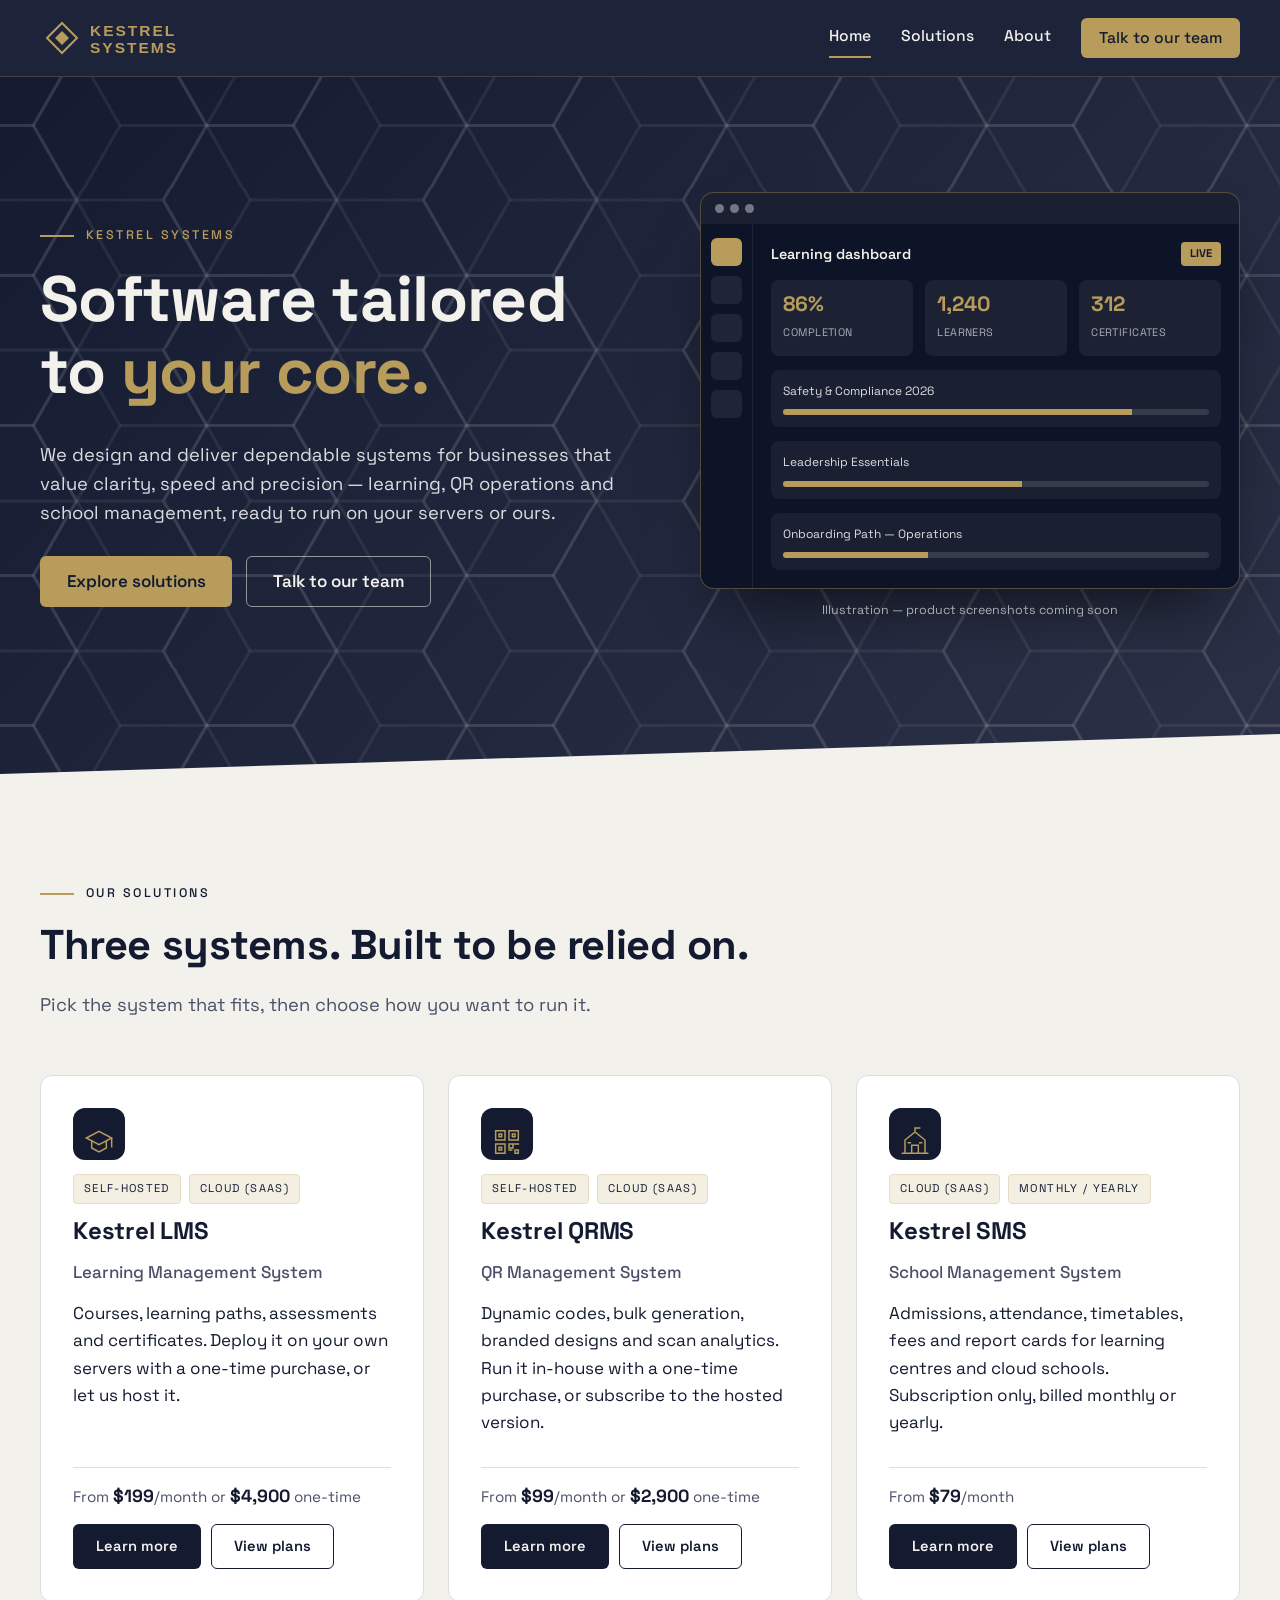
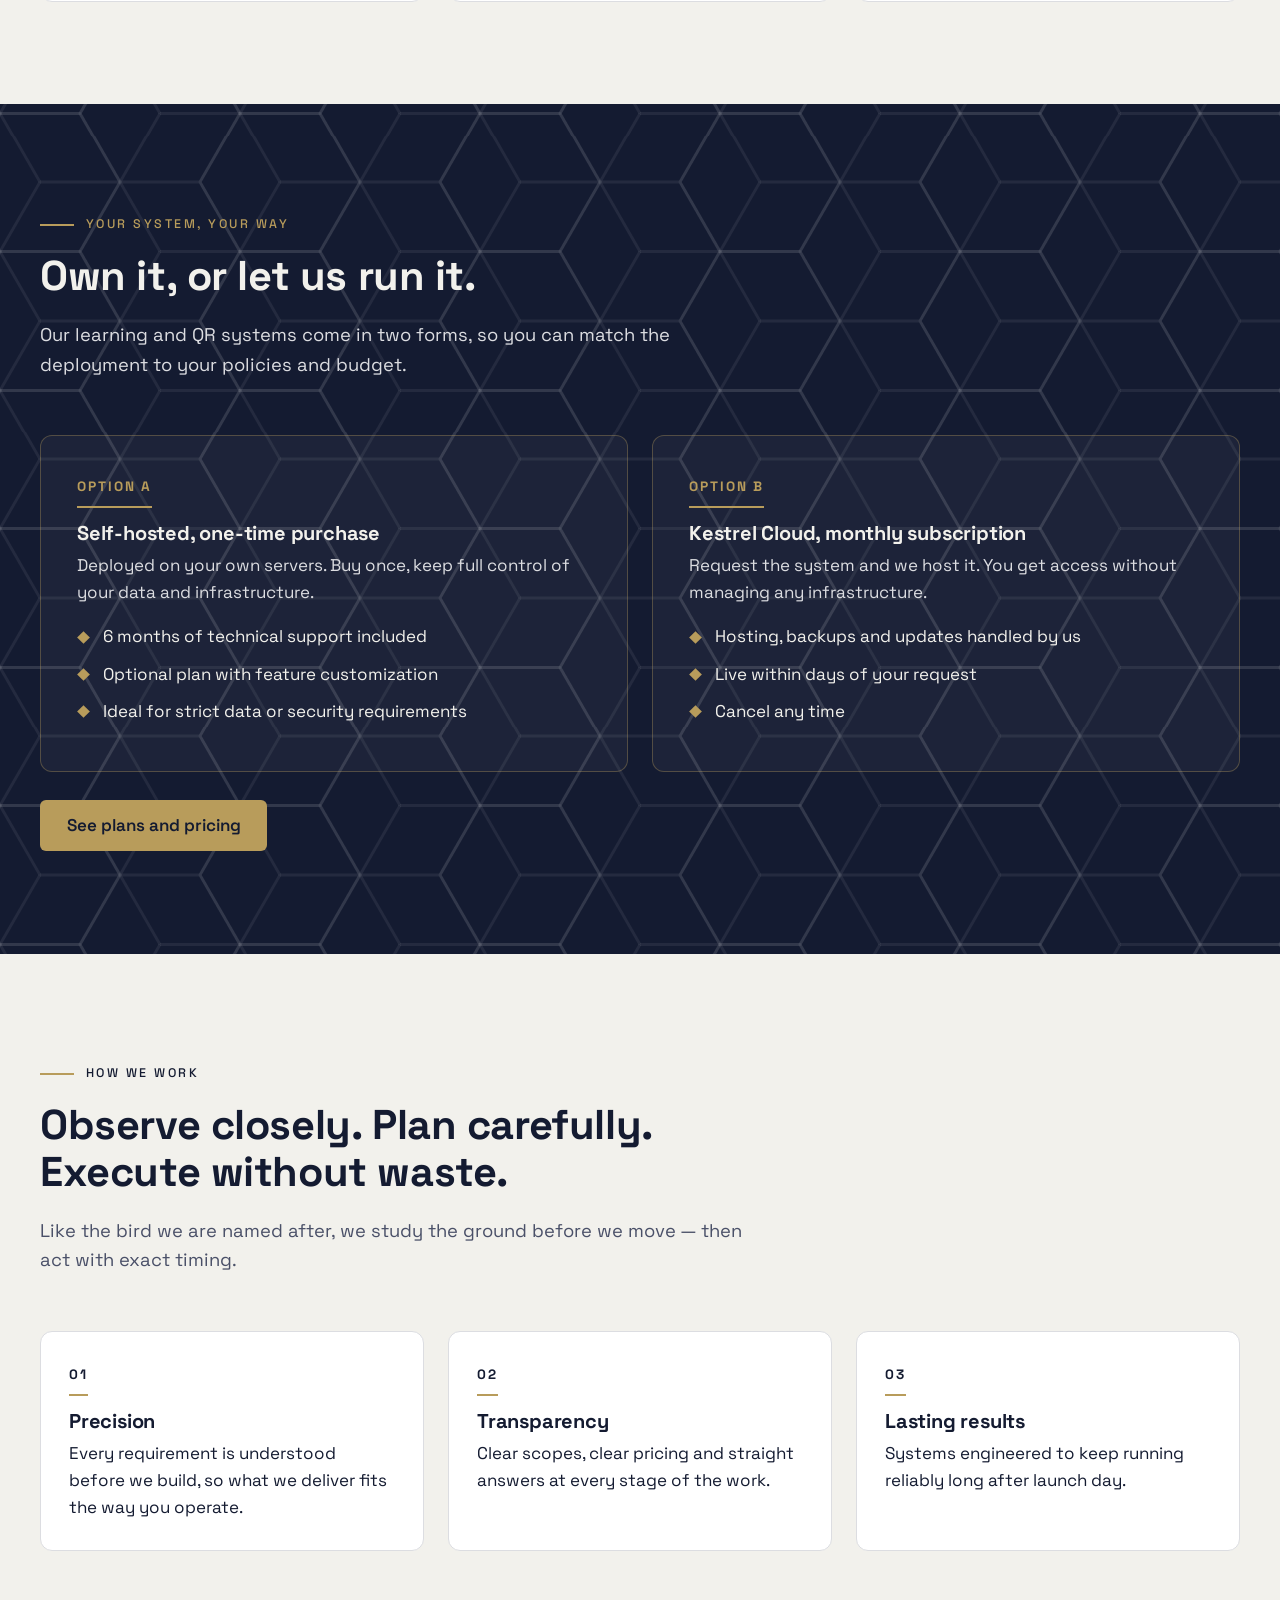
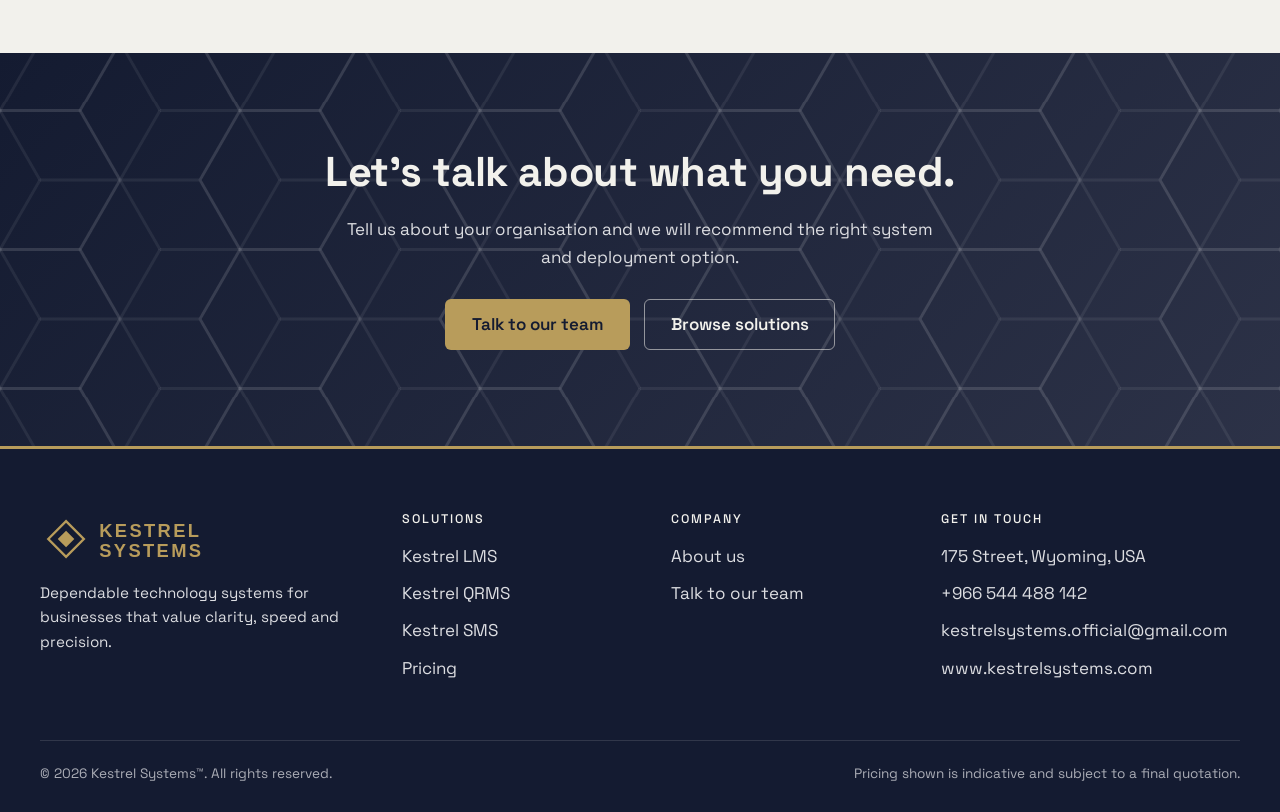
==== index.html @ 5643f6d0 "Initial commit" ====
<!doctype html>
<html lang="en">
<head>
<meta charset="utf-8">
<meta name="viewport" content="width=device-width, initial-scale=1">
<title>Kestrel Systems — Software Tailored to Your Core</title>
<meta name="description" content="Kestrel Systems builds dependable learning (LMS), QR management (QRMS) and school management (SMS) systems. Self-hosted or cloud.">
<meta name="theme-color" content="#141B31">
<link rel="canonical" href="https://www.kestrelsystems.com/">
<meta property="og:type" content="website">
<meta property="og:site_name" content="Kestrel Systems">
<meta property="og:title" content="Kestrel Systems — Software Tailored to Your Core">
<meta property="og:description" content="Kestrel Systems builds dependable learning (LMS), QR management (QRMS) and school management (SMS) systems. Self-hosted or cloud.">
<meta property="og:url" content="https://www.kestrelsystems.com/">
<meta property="og:image" content="https://www.kestrelsystems.com/assets/img/og-image.png">
<meta name="twitter:card" content="summary_large_image">
<link rel="icon" href="assets/icons/favicon.svg" type="image/svg+xml">
<link rel="icon" href="assets/icons/favicon-32.png" sizes="32x32" type="image/png">
<link rel="apple-touch-icon" href="assets/icons/apple-touch-icon.png">
<link rel="manifest" href="site.webmanifest">
<link rel="preconnect" href="https://fonts.googleapis.com">
<link rel="preconnect" href="https://fonts.gstatic.com" crossorigin>
<link href="https://fonts.googleapis.com/css2?family=Space+Grotesk:wght@400;500;600;700&display=swap" rel="stylesheet">
<link rel="stylesheet" href="css/styles.css">
<script type="application/ld+json">{
"@context": "https://schema.org",
"@type": "Organization",
"name": "Kestrel Systems",
"url": "https://www.kestrelsystems.com",
"logo": "https://www.kestrelsystems.com/assets/logo/kestrel-mark-gold.svg",
"email": "kestrelsystems.official@gmail.com",
"telephone": "+966 544 488 142",
"description": "Dependable technology systems for businesses that value clarity, speed and precision."
}</script>
</head>
<body>
<a class="skip" href="#main">Skip to content</a>
<header class="site-header">
  <div class="wrap bar">
    <a class="brand" href="index.html" aria-label="Kestrel Systems — home"><img src="assets/logo/kestrel-horizontal-gold.svg" width="190" height="44" alt="Kestrel Systems"></a>
    <button class="nav-toggle" type="button" aria-expanded="false" aria-controls="nav">Menu</button>
    <nav id="nav" class="nav" aria-label="Primary">
      <a href="index.html" aria-current="page">Home</a>
      <a href="solutions.html">Solutions</a>
      <a href="about.html">About</a>
      <a class="btn btn--gold btn--sm" href="contact.html">Talk to our team</a>
    </nav>
  </div>
</header>
<main id="main">
<section class="hero">
  <div class="wrap hero__grid">
    <div>
      <span class="eyebrow">Kestrel Systems</span>
      <h1>Software tailored to <em>your core.</em></h1>
      <p class="lede">We design and deliver dependable systems for businesses that value clarity, speed and precision — learning, QR operations and school management, ready to run on your servers or ours.</p>
      <div class="btn-row">
        <a class="btn btn--gold" href="solutions.html">Explore solutions</a>
        <a class="btn btn--ghost" href="contact.html">Talk to our team</a>
      </div>
    </div>
    <div><div class="mock" role="img" aria-label="Illustration of the Kestrel LMS dashboard"><div class="mock__bar"><i></i><i></i><i></i></div><div class="mock__body"><div class="m-side"><i></i><i></i><i></i><i></i><i></i></div><div class="m-main">
  <div class="m-title">Learning dashboard <span>LIVE</span></div>
  <div class="m-row"><div class="m-tile"><b>86%</b><span>COMPLETION</span></div><div class="m-tile"><b>1,240</b><span>LEARNERS</span></div><div class="m-tile"><b>312</b><span>CERTIFICATES</span></div></div>
  <div class="m-card">Safety &amp; Compliance 2026<div class="m-bar"><i style="width:82%"></i></div></div>
  <div class="m-card">Leadership Essentials<div class="m-bar"><i style="width:56%"></i></div></div>
  <div class="m-card">Onboarding Path — Operations<div class="m-bar"><i style="width:34%"></i></div></div>
</div></div></div><p class="mock-caption">Illustration — product screenshots coming soon</p></div>
  </div>
</section>

<section class="section">
  <div class="wrap">
    <div class="section-head" data-reveal>
      <span class="eyebrow">Our solutions</span>
      <h2>Three systems. Built to be relied on.</h2>
      <p class="lede">Pick the system that fits, then choose how you want to run it.</p>
    </div>
    <div class="grid grid--3"><article class="card pcard" data-reveal>
  <div class="pcard__icon"><svg class="" width="48" height="48" viewBox="0 0 48 48" fill="none" stroke="currentColor" stroke-width="2.2" stroke-linejoin="miter" stroke-linecap="square" aria-hidden="true"><path d="M5 18 L24 8 L43 18 L24 28 Z M13 23 V33 L24 39 L35 33 V23 M43 18 V31"/></svg></div>
  <div class="pcard__tags"><span class="tag">Self-hosted</span><span class="tag">Cloud (SaaS)</span></div>
  <h3>Kestrel LMS</h3>
  <p class="pcard__sub">Learning Management System</p>
  <p>Courses, learning paths, assessments and certificates. Deploy it on your own servers with a one-time purchase, or let us host it.</p>
  <div class="pcard__price">From <b data-price="lms.saas.amount">$199</b>/month or <b data-price="lms.selfhosted.amount">$4,900</b> one-time</div>
  <div class="pcard__actions"><a class="btn btn--navy btn--sm" href="lms.html">Learn more</a><a class="btn btn--outline btn--sm" href="solutions.html#lms">View plans</a></div>
</article><article class="card pcard" data-reveal>
  <div class="pcard__icon"><svg class="" width="48" height="48" viewBox="0 0 48 48" fill="none" stroke="currentColor" stroke-width="2.2" stroke-linejoin="miter" stroke-linecap="square" aria-hidden="true"><path d="M7 7h14v14H7z M27 7h14v14H27z M7 27h14v14H7z M12 12h4v4h-4z M32 12h4v4h-4z M12 32h4v4h-4z M27 27h6v6h-6z M36 36h5v5h-5z M35 27h6 M27 36h4"/></svg></div>
  <div class="pcard__tags"><span class="tag">Self-hosted</span><span class="tag">Cloud (SaaS)</span></div>
  <h3>Kestrel QRMS</h3>
  <p class="pcard__sub">QR Management System</p>
  <p>Dynamic codes, bulk generation, branded designs and scan analytics. Run it in-house with a one-time purchase, or subscribe to the hosted version.</p>
  <div class="pcard__price">From <b data-price="qrms.saas.amount">$99</b>/month or <b data-price="qrms.selfhosted.amount">$2,900</b> one-time</div>
  <div class="pcard__actions"><a class="btn btn--navy btn--sm" href="qrms.html">Learn more</a><a class="btn btn--outline btn--sm" href="solutions.html#qrms">View plans</a></div>
</article><article class="card pcard" data-reveal>
  <div class="pcard__icon"><svg class="" width="48" height="48" viewBox="0 0 48 48" fill="none" stroke="currentColor" stroke-width="2.2" stroke-linejoin="miter" stroke-linecap="square" aria-hidden="true"><path d="M5 41h38 M9 41V21L24 9l15 12v20 M19 41V29h10v12 M24 9V3h7 M14 25h3 M31 25h3"/></svg></div>
  <div class="pcard__tags"><span class="tag">Cloud (SaaS)</span><span class="tag">Monthly / yearly</span></div>
  <h3>Kestrel SMS</h3>
  <p class="pcard__sub">School Management System</p>
  <p>Admissions, attendance, timetables, fees and report cards for learning centres and cloud schools. Subscription only, billed monthly or yearly.</p>
  <div class="pcard__price">From <b data-price="sms.starter.monthly">$79</b>/month</div>
  <div class="pcard__actions"><a class="btn btn--navy btn--sm" href="sms.html">Learn more</a><a class="btn btn--outline btn--sm" href="solutions.html#sms">View plans</a></div>
</article></div>
  </div>
</section>

<section class="section section--navy section--pattern">
  <div class="wrap">
    <div class="section-head" data-reveal>
      <span class="eyebrow">Your system, your way</span>
      <h2>Own it, or let us run it.</h2>
      <p class="lede">Our learning and QR systems come in two forms, so you can match the deployment to your policies and budget.</p>
    </div>
    <div class="split">
      <div class="card card--dark" data-reveal>
        <span class="num">OPTION A</span>
        <h3>Self-hosted, one-time purchase</h3>
        <p>Deployed on your own servers. Buy once, keep full control of your data and infrastructure.</p>
        <ul class="ticks">
          <li>6 months of technical support included</li>
          <li>Optional plan with feature customization</li>
          <li>Ideal for strict data or security requirements</li>
        </ul>
      </div>
      <div class="card card--dark" data-reveal>
        <span class="num">OPTION B</span>
        <h3>Kestrel Cloud, monthly subscription</h3>
        <p>Request the system and we host it. You get access without managing any infrastructure.</p>
        <ul class="ticks">
          <li>Hosting, backups and updates handled by us</li>
          <li>Live within days of your request</li>
          <li>Cancel any time</li>
        </ul>
      </div>
    </div>
    <div class="btn-row"><a class="btn btn--gold" href="solutions.html#pricing">See plans and pricing</a></div>
  </div>
</section>

<section class="section">
  <div class="wrap">
    <div class="section-head" data-reveal>
      <span class="eyebrow">How we work</span>
      <h2>Observe closely. Plan carefully. Execute without waste.</h2>
      <p class="lede">Like the bird we are named after, we study the ground before we move — then act with exact timing.</p>
    </div>
    <div class="grid grid--3">
      <div class="card" data-reveal><span class="num">01</span><h3>Precision</h3><p>Every requirement is understood before we build, so what we deliver fits the way you operate.</p></div>
      <div class="card" data-reveal><span class="num">02</span><h3>Transparency</h3><p>Clear scopes, clear pricing and straight answers at every stage of the work.</p></div>
      <div class="card" data-reveal><span class="num">03</span><h3>Lasting results</h3><p>Systems engineered to keep running reliably long after launch day.</p></div>
    </div>
  </div>
</section>
<section class="cta">
  <div class="wrap" data-reveal>
    <h2>Let’s talk about what you need.</h2>
    <p>Tell us about your organisation and we will recommend the right system and deployment option.</p>
    <div class="btn-row">
      <a class="btn btn--gold" href="contact.html">Talk to our team</a>
      <a class="btn btn--ghost" href="solutions.html">Browse solutions</a>
    </div>
  </div>
</section>
</main>
<footer class="site-footer">
  <div class="wrap">
    <div class="footer__grid">
      <div>
        <a class="brand" href="index.html" aria-label="Kestrel Systems — home"><img src="assets/logo/kestrel-horizontal-gold.svg" width="190" height="44" alt="Kestrel Systems"></a>
        <p>Dependable technology systems for businesses that value clarity, speed and precision.</p>
      </div>
      <div>
        <h4>Solutions</h4>
        <ul>
          <li><a href="lms.html">Kestrel LMS</a></li>
          <li><a href="qrms.html">Kestrel QRMS</a></li>
          <li><a href="sms.html">Kestrel SMS</a></li>
          <li><a href="solutions.html#pricing">Pricing</a></li>
        </ul>
      </div>
      <div>
        <h4>Company</h4>
        <ul>
          <li><a href="about.html">About us</a></li>
          <li><a href="contact.html">Talk to our team</a></li>
        </ul>
      </div>
      <div>
        <h4>Get in touch</h4>
        <ul>
          <li>175 Street, Wyoming, USA</li>
          <li><a href="https://wa.me/966544488142">+966 544 488 142</a></li>
          <li><a href="mailto:kestrelsystems.official@gmail.com">kestrelsystems.official@gmail.com</a></li>
          <li><a href="https://www.kestrelsystems.com">www.kestrelsystems.com</a></li>
        </ul>
      </div>
    </div>
    <div class="footer__bottom">
      <span>© <span data-year>2026</span> Kestrel Systems™. All rights reserved.</span>
      <span>Pricing shown is indicative and subject to a final quotation.</span>
    </div>
  </div>
</footer>
<script src="js/pricing.js"></script>
<script src="js/main.js"></script>
</body>
</html>
---- css/styles.css ----
/* ==========================================================================
   Kestrel Systems — website styles
   Tokens come from Brand Guidelines v025 (navy dominant, gold for emphasis,
   off-white for space). Gold text is only used on navy: on light backgrounds
   gold fails contrast, so it is limited to rules, borders and fills there.
   ========================================================================== */

@font-face {
  font-family: "Baradig";
  font-weight: 500;
  font-display: swap;
  src: local("Baradig Medium"), local("Baradig"),
       url("../assets/fonts/Baradig-Medium.woff2") format("woff2");
}
@font-face {
  font-family: "Baradig";
  font-weight: 700;
  font-display: swap;
  src: local("Baradig Bold"),
       url("../assets/fonts/Baradig-Bold.woff2") format("woff2");
}

:root {
  /* core palette */
  --navy: #141B31;
  --gold: #B89C5B;
  --paper: #F2F1EC;
  /* navy tints */
  --navy-2: #363B50;
  --navy-3: #747783;
  --silver: #ABADB6;
  --silver-2: #DCDDE1;
  /* gold tints */
  --gold-2: #C2AB72;
  --gold-3: #D4C29B;
  --gold-4: #E7DBC3;
  --gold-5: #F4EFE3;
  /* text */
  --muted: #4A5068;
  --white: #FFFFFF;

  --font-body: "Space Grotesk", system-ui, -apple-system, "Segoe UI", sans-serif;
  --font-display: "Baradig", "Space Grotesk", system-ui, sans-serif;

  --radius: 12px;
  --radius-sm: 6px;
  --wrap: 1200px;
  --header-h: 76px;
}

*, *::before, *::after { box-sizing: border-box; }
html { scroll-behavior: smooth; scroll-padding-top: calc(var(--header-h) + 16px); }
body {
  margin: 0;
  font-family: var(--font-body);
  font-size: 17px;
  line-height: 1.6;
  color: var(--navy);
  background: var(--paper);
  -webkit-font-smoothing: antialiased;
}
img, svg { max-width: 100%; display: block; }
a { color: inherit; }
h1, h2, h3, h4 { line-height: 1.12; margin: 0 0 .5em; font-weight: 700; letter-spacing: -.01em; }
h1 { font-size: clamp(2.3rem, 5.4vw, 4rem); }
h2 { font-size: clamp(1.8rem, 3.4vw, 2.6rem); }
h3 { font-size: 1.25rem; }
p { margin: 0 0 1em; }
ul { margin: 0; padding: 0; list-style: none; }

:focus-visible { outline: 3px solid var(--gold); outline-offset: 3px; border-radius: 4px; }

.skip {
  position: absolute; left: 12px; top: -60px; z-index: 100;
  background: var(--gold); color: var(--navy); padding: 10px 16px; border-radius: 6px; font-weight: 600;
}
.skip:focus { top: 12px; }

.wrap { width: min(var(--wrap), 100% - 40px); margin-inline: auto; }

/* ---------- Header ---------- */
.site-header {
  position: sticky; top: 0; z-index: 50;
  background: rgba(20, 27, 49, .96);
  backdrop-filter: blur(8px);
  border-bottom: 1px solid rgba(184, 156, 91, .25);
}
.bar { height: var(--header-h); display: flex; align-items: center; justify-content: space-between; gap: 24px; }
.brand img { height: 44px; width: auto; }
.nav { display: flex; align-items: center; gap: 30px; color: var(--paper); }
.nav a { text-decoration: none; font-weight: 500; font-size: .98rem; padding: 6px 0; border-bottom: 2px solid transparent; }
.nav a:hover { border-bottom-color: var(--gold); }
.nav a[aria-current="page"] { border-bottom-color: var(--gold); }
.nav .btn { border-bottom: 1.5px solid transparent; padding: .6em 1.1em; }
.nav-toggle {
  display: none; background: none; color: var(--paper); border: 1.5px solid rgba(242, 241, 236, .4);
  border-radius: 6px; padding: 8px 14px; font: inherit; font-weight: 500; cursor: pointer;
}

/* ---------- Buttons ---------- */
.btn {
  display: inline-flex; align-items: center; justify-content: center; gap: .5em;
  padding: .85em 1.5em; border-radius: var(--radius-sm); border: 1.5px solid transparent;
  font: inherit; font-weight: 600; text-decoration: none; cursor: pointer; line-height: 1.2;
  transition: background .15s, color .15s, border-color .15s, transform .15s;
}
.btn:hover { transform: translateY(-1px); }
.btn--gold { background: var(--gold); color: var(--navy); }
.btn--gold:hover { background: var(--gold-2); }
.btn--ghost { border-color: rgba(242, 241, 236, .55); color: var(--paper); }
.btn--ghost:hover { border-color: var(--gold); color: var(--gold); }
.btn--navy { background: var(--navy); color: var(--paper); }
.btn--navy:hover { background: var(--navy-2); }
.btn--outline { border-color: var(--navy); color: var(--navy); }
.btn--outline:hover { background: var(--navy); color: var(--paper); }
.btn--block { width: 100%; }
.btn--sm { font-size: .92rem; }
.btn-row { display: flex; flex-wrap: wrap; gap: 14px; margin-top: 28px; }

/* ---------- Sections ---------- */
.section { padding: clamp(56px, 8vw, 104px) 0; }
.section--white { background: var(--white); }
.section--navy { background: var(--navy); color: var(--paper); }
.section--pattern { position: relative; isolation: isolate; }
.section--pattern::before {
  content: ""; position: absolute; inset: 0; z-index: -1; pointer-events: none;
  background: url("../assets/img/pattern-navy.svg") center / 240px auto;
}
.section-head { max-width: 720px; margin-bottom: clamp(32px, 5vw, 56px); }
.section-head--center { margin-inline: auto; text-align: center; }
.lede { font-size: 1.15rem; color: var(--muted); }
.section--navy .lede, .hero .lede { color: var(--silver-2); }

.eyebrow {
  display: inline-flex; align-items: center; gap: 12px;
  font-family: var(--font-display); font-weight: 500; font-size: .78rem;
  letter-spacing: .2em; text-transform: uppercase; margin-bottom: 18px;
}
.eyebrow::before { content: ""; width: 34px; height: 2px; background: var(--gold); }
.section--navy .eyebrow, .hero .eyebrow { color: var(--gold); }

/* ---------- Hero ---------- */
.hero {
  position: relative; isolation: isolate; color: var(--paper);
  background: linear-gradient(135deg, var(--navy) 0%, var(--navy-2) 150%);
  padding: clamp(56px, 9vw, 120px) 0 clamp(80px, 11vw, 150px);
  clip-path: polygon(0 0, 100% 0, 100% calc(100% - 40px), 0 100%);
}
.hero::before {
  content: ""; position: absolute; inset: 0; z-index: -1; pointer-events: none;
  background: url("../assets/img/pattern-navy.svg") center / 260px auto;
}
.hero__grid { display: grid; grid-template-columns: 1.05fr .95fr; gap: clamp(32px, 5vw, 72px); align-items: center; }
.hero h1 em { font-style: normal; color: var(--gold); }
.hero--inner { padding-bottom: clamp(72px, 9vw, 120px); }
.hero--inner .hero__grid { grid-template-columns: 1.2fr .8fr; }
.crumbs { font-size: .9rem; color: var(--silver); margin-bottom: 20px; }
.crumbs a { text-decoration: none; }
.crumbs a:hover { color: var(--gold); }

/* ---------- Grids / cards ---------- */
.grid { display: grid; gap: 24px; }
.grid--2 { grid-template-columns: repeat(2, 1fr); }
.grid--3 { grid-template-columns: repeat(3, 1fr); }
.grid--4 { grid-template-columns: repeat(4, 1fr); }

.card {
  background: var(--white); border: 1px solid var(--silver-2); border-radius: var(--radius); padding: 28px;
}
.section--white .card { background: var(--paper); }
.card--dark { background: rgba(255, 255, 255, .04); border-color: rgba(184, 156, 91, .35); color: var(--paper); }
.card h3 { margin-bottom: .4em; }
.card p:last-child { margin-bottom: 0; }
.card--dark p { color: var(--silver-2); }

.num {
  font-family: var(--font-display); font-weight: 700; font-size: .85rem; letter-spacing: .15em;
  color: var(--navy); display: inline-block; padding-bottom: 8px; margin-bottom: 14px;
  border-bottom: 2px solid var(--gold);
}
.card--dark .num { color: var(--gold); }

.pcard { display: flex; flex-direction: column; gap: 14px; padding: 32px; position: relative; }
.pcard__icon { width: 52px; height: 52px; color: var(--gold); background: var(--navy); border-radius: 12px; padding: 10px; }
.pcard__tags { display: flex; flex-wrap: wrap; gap: 8px; }
.tag {
  font-family: var(--font-display); font-size: .7rem; letter-spacing: .12em; text-transform: uppercase;
  padding: 5px 10px; border-radius: 4px; background: var(--gold-5); border: 1px solid var(--gold-4); color: var(--navy);
}
.pcard h3 { font-size: 1.5rem; margin: 0; }
.pcard__sub { color: var(--muted); font-weight: 500; margin: 0; }
.pcard__price { margin-top: auto; padding-top: 14px; border-top: 1px solid var(--silver-2); color: var(--muted); font-size: .95rem; }
.pcard__price b { color: var(--navy); font-size: 1.1rem; }
.pcard__actions { display: flex; gap: 10px; flex-wrap: wrap; }
.pcard[hidden] { display: none; }

/* filter chips */
.filters { display: flex; flex-wrap: wrap; gap: 10px; margin-bottom: 28px; align-items: center; }
.chip {
  font: inherit; font-weight: 500; font-size: .95rem; padding: .5em 1.1em; border-radius: 999px; cursor: pointer;
  border: 1.5px solid var(--navy); background: transparent; color: var(--navy);
}
.chip[aria-pressed="true"] { background: var(--navy); color: var(--paper); }
.filters__label { font-weight: 600; margin-right: 6px; }

/* steps */
.steps { counter-reset: step; display: grid; gap: 20px; grid-template-columns: repeat(4, 1fr); }
.step { position: relative; padding-top: 20px; border-top: 2px solid var(--gold); }
.step::before {
  counter-increment: step; content: "0" counter(step);
  font-family: var(--font-display); font-weight: 700; letter-spacing: .12em; font-size: .85rem; color: var(--gold);
  display: block; margin-bottom: 10px;
}
.section:not(.section--navy) .step::before { color: var(--navy); }
.step h3 { font-size: 1.1rem; }
.step p { color: var(--muted); font-size: .97rem; }
.section--navy .step p { color: var(--silver-2); }

/* two ways to deploy */
.split { display: grid; grid-template-columns: 1fr 1fr; gap: 24px; }
.split .card { padding: 36px; }
.ticks li { position: relative; padding-left: 26px; margin-bottom: 10px; }
.ticks li::before {
  content: ""; position: absolute; left: 2px; top: .55em; width: 9px; height: 9px; background: var(--gold);
  transform: rotate(45deg);
}

/* ---------- Pricing ---------- */
.price-block { margin-top: 8px; }
.price-block + .price-block { margin-top: clamp(56px, 7vw, 88px); }
.price-head { display: flex; align-items: flex-end; justify-content: space-between; gap: 24px; flex-wrap: wrap; margin-bottom: 28px; }
.price-head h2 { margin: 0; }
.price-head p { margin: 6px 0 0; color: var(--muted); max-width: 560px; }
.plans { display: grid; gap: 24px; grid-template-columns: repeat(3, 1fr); align-items: stretch; }
.plan {
  position: relative; display: flex; flex-direction: column; background: var(--white);
  border: 1px solid var(--silver-2); border-radius: var(--radius); padding: 32px 28px 28px;
}
.section--white .plan { background: var(--paper); }
.plan--featured { border: 2px solid var(--gold); box-shadow: 0 24px 48px -28px rgba(20, 27, 49, .45); }
.plan__flag {
  position: absolute; top: -13px; left: 28px; background: var(--gold); color: var(--navy);
  font-family: var(--font-display); font-weight: 700; font-size: .68rem; letter-spacing: .14em; text-transform: uppercase;
  padding: 5px 12px; border-radius: 4px;
}
.plan__kind { font-family: var(--font-display); font-size: .72rem; letter-spacing: .16em; text-transform: uppercase; color: var(--muted); margin-bottom: 6px; }
.plan h3 { font-size: 1.35rem; margin-bottom: 14px; }
.price { display: flex; align-items: baseline; flex-wrap: wrap; gap: 8px; margin: 0 0 4px; }
.price__from { font-size: .9rem; color: var(--muted); }
.price__amt { font-size: 2.5rem; font-weight: 700; letter-spacing: -.02em; line-height: 1; }
.price__unit { color: var(--muted); font-weight: 500; }
.plan__note { font-size: .88rem; color: var(--muted); min-height: 2.6em; margin-bottom: 18px; }
.plan .ticks { margin: 6px 0 26px; font-size: .96rem; }
.plan .btn { margin-top: auto; }
.plan__save { display: block; font-size: .85rem; font-weight: 600; min-height: 1.4em; }

.toggle { display: inline-flex; border: 1.5px solid var(--navy); border-radius: 999px; padding: 4px; background: var(--white); }
.toggle button {
  font: inherit; font-weight: 600; font-size: .92rem; border: 0; background: transparent; color: var(--navy);
  padding: .5em 1.2em; border-radius: 999px; cursor: pointer;
}
.toggle button[aria-pressed="true"] { background: var(--navy); color: var(--paper); }
.toggle small { font-weight: 500; opacity: .8; margin-left: 4px; }

.disclaimer { margin-top: 28px; font-size: .9rem; color: var(--muted); border-left: 3px solid var(--gold); padding-left: 14px; }

/* table */
.table-wrap { overflow-x: auto; border: 1px solid var(--silver-2); border-radius: var(--radius); background: var(--white); }
table { width: 100%; border-collapse: collapse; min-width: 720px; font-size: .96rem; }
th, td { text-align: left; padding: 16px 20px; border-bottom: 1px solid var(--silver-2); vertical-align: top; }
thead th { background: var(--navy); color: var(--paper); font-family: var(--font-display); font-weight: 500; font-size: .78rem; letter-spacing: .12em; text-transform: uppercase; }
tbody th { font-weight: 600; width: 20%; }
tbody tr:last-child th, tbody tr:last-child td { border-bottom: 0; }

/* FAQ */
.faq { display: grid; gap: 12px; max-width: 860px; }
.faq details { background: var(--white); border: 1px solid var(--silver-2); border-radius: var(--radius); padding: 0 24px; }
.section--white .faq details { background: var(--paper); }
.faq summary { cursor: pointer; font-weight: 600; padding: 20px 28px 20px 0; list-style: none; position: relative; }
.faq summary::-webkit-details-marker { display: none; }
.faq summary::after { content: "+"; position: absolute; right: 0; top: 50%; transform: translateY(-50%); font-size: 1.5rem; color: var(--gold); }
.faq details[open] summary::after { content: "–"; }
.faq details p { color: var(--muted); padding-bottom: 20px; margin: 0; }

/* CTA band */
.cta {
  position: relative; isolation: isolate; text-align: center; color: var(--paper);
  background: linear-gradient(135deg, var(--navy) 0%, var(--navy-2) 140%);
  padding: clamp(56px, 8vw, 96px) 0;
}
.cta::before { content: ""; position: absolute; inset: 0; z-index: -1; background: url("../assets/img/pattern-navy.svg") center / 240px auto; }
.cta h2 { max-width: 760px; margin-inline: auto; }
.cta p { color: var(--silver-2); max-width: 600px; margin-inline: auto; }
.cta .btn-row { justify-content: center; }

/* ---------- Forms ---------- */
.contact-grid { display: grid; grid-template-columns: .85fr 1.15fr; gap: clamp(28px, 5vw, 64px); align-items: start; }
.form { background: var(--white); border: 1px solid var(--silver-2); border-radius: var(--radius); padding: clamp(24px, 4vw, 40px); display: grid; gap: 18px; }
.form__row { display: grid; grid-template-columns: 1fr 1fr; gap: 18px; }
.field label { display: block; font-weight: 600; font-size: .92rem; margin-bottom: 6px; }
.field input, .field select, .field textarea {
  width: 100%; font: inherit; color: var(--navy); background: var(--paper);
  border: 1.5px solid var(--silver); border-radius: var(--radius-sm); padding: .75em .9em;
}
.field input:focus, .field select:focus, .field textarea:focus { border-color: var(--navy); outline: 3px solid var(--gold-3); outline-offset: 0; }
.field textarea { min-height: 140px; resize: vertical; }
.form__status { font-size: .95rem; border-left: 3px solid var(--gold); padding: 10px 14px; background: var(--gold-5); border-radius: 0 6px 6px 0; }
.form__status[hidden] { display: none; }
.form__fine { font-size: .85rem; color: var(--muted); margin: 0; }

.contact-list { display: grid; gap: 18px; margin: 28px 0; }
.contact-list li { display: grid; grid-template-columns: 40px 1fr; gap: 14px; align-items: start; }
.contact-list .dot {
  width: 40px; height: 40px; border-radius: 50%; background: var(--navy); color: var(--gold);
  display: grid; place-items: center; font-family: var(--font-display); font-weight: 700; font-size: .85rem;
}
.contact-list small { display: block; color: var(--muted); font-size: .85rem; }
.contact-list a { text-decoration: none; font-weight: 600; }
.contact-list a:hover { text-decoration: underline; }

/* ---------- Product mock (placeholder for real screenshots) ---------- */
.mock {
  background: #0E1427; border: 1px solid rgba(184, 156, 91, .4); border-radius: 14px; overflow: hidden;
  box-shadow: 0 34px 60px -24px rgba(0, 0, 0, .6); color: var(--paper);
}
.mock__bar { display: flex; gap: 6px; padding: 11px 14px; background: rgba(255, 255, 255, .05); }
.mock__bar i { width: 9px; height: 9px; border-radius: 50%; background: var(--navy-3); }
.mock__body { display: grid; grid-template-columns: 52px 1fr; min-height: 310px; }
.m-side { border-right: 1px solid rgba(255, 255, 255, .07); padding: 14px 10px; display: grid; gap: 10px; align-content: start; }
.m-side i { height: 28px; border-radius: 6px; background: rgba(255, 255, 255, .07); }
.m-side i:first-child { background: var(--gold); }
.m-main { padding: 18px; display: grid; gap: 14px; align-content: start; }
.m-title { display: flex; justify-content: space-between; align-items: center; font-weight: 600; font-size: .9rem; }
.m-title span { font-size: .7rem; color: var(--navy); background: var(--gold); padding: 3px 9px; border-radius: 4px; font-weight: 700; }
.m-row { display: grid; grid-template-columns: repeat(3, 1fr); gap: 12px; }
.m-tile { background: rgba(255, 255, 255, .06); border-radius: 8px; padding: 12px; }
.m-tile b { display: block; color: var(--gold); font-size: 1.3rem; line-height: 1.2; }
.m-tile span { font-size: .68rem; color: var(--silver); letter-spacing: .04em; }
.m-card { background: rgba(255, 255, 255, .05); border-radius: 8px; padding: 12px; display: grid; gap: 8px; font-size: .75rem; color: var(--silver-2); }
.m-bar { height: 6px; border-radius: 3px; background: rgba(255, 255, 255, .12); overflow: hidden; }
.m-bar i { display: block; height: 100%; background: var(--gold); }
.m-split { display: grid; grid-template-columns: auto 1fr; gap: 14px; align-items: center; }
.m-qr { width: 104px; background: var(--paper); padding: 8px; border-radius: 8px; color: var(--navy); }
.m-dots { display: grid; grid-template-columns: repeat(14, 1fr); gap: 5px; }
.m-dots i { aspect-ratio: 1; border-radius: 50%; background: rgba(255, 255, 255, .14); }
.m-dots i.on { background: var(--gold); }
.mock-caption { font-size: .78rem; color: var(--silver); text-align: center; margin-top: 12px; }

/* ---------- Footer ---------- */
.site-footer { background: var(--navy); color: var(--silver-2); padding: 64px 0 28px; border-top: 3px solid var(--gold); }
.footer__grid { display: grid; grid-template-columns: 1.4fr 1fr 1fr 1.3fr; gap: 40px; }
.site-footer h4 { color: var(--paper); font-family: var(--font-display); font-weight: 500; font-size: .78rem; letter-spacing: .16em; text-transform: uppercase; margin-bottom: 16px; }
.site-footer a { text-decoration: none; }
.site-footer a:hover { color: var(--gold); }
.site-footer li { margin-bottom: 10px; }
.site-footer .brand img { height: 52px; margin-bottom: 16px; }
.site-footer p { font-size: .95rem; max-width: 300px; }
.footer__bottom { margin-top: 48px; padding-top: 22px; border-top: 1px solid rgba(255, 255, 255, .12); display: flex; justify-content: space-between; gap: 16px; flex-wrap: wrap; font-size: .85rem; color: var(--silver); }

/* ---------- Motion ---------- */
.reveal { opacity: 0; transform: translateY(18px); transition: opacity .6s ease, transform .6s ease; }
.reveal.is-in { opacity: 1; transform: none; }
@media (prefers-reduced-motion: reduce) {
  html { scroll-behavior: auto; }
  .reveal { opacity: 1; transform: none; transition: none; }
  .btn:hover { transform: none; }
}

/* ---------- Responsive ---------- */
@media (max-width: 1000px) {
  .grid--4, .steps { grid-template-columns: repeat(2, 1fr); }
  .grid--3, .plans { grid-template-columns: 1fr; }
  .plans { max-width: 520px; }
  .hero__grid, .hero--inner .hero__grid, .contact-grid, .split { grid-template-columns: 1fr; }
  .footer__grid { grid-template-columns: 1fr 1fr; }
}
@media (max-width: 820px) {
  .nav-toggle { display: inline-block; }
  .nav {
    position: absolute; top: var(--header-h); left: 0; right: 0; flex-direction: column; align-items: stretch; gap: 0;
    background: var(--navy); border-bottom: 1px solid rgba(184, 156, 91, .3); padding: 8px 20px 20px; display: none;
  }
  .nav.is-open { display: flex; }
  .nav a { padding: 14px 0; border-bottom: 1px solid rgba(255, 255, 255, .08); }
  .nav .btn { margin-top: 14px; padding: .9em 1em; }
}
@media (max-width: 620px) {
  body { font-size: 16px; }
  .grid--2, .grid--4, .steps, .form__row, .footer__grid { grid-template-columns: 1fr; }
  .brand img { height: 36px; }
  .hero { clip-path: polygon(0 0, 100% 0, 100% calc(100% - 24px), 0 100%); }
  .m-row { grid-template-columns: repeat(2, 1fr); }
  .m-row .m-tile:last-child { display: none; }
}
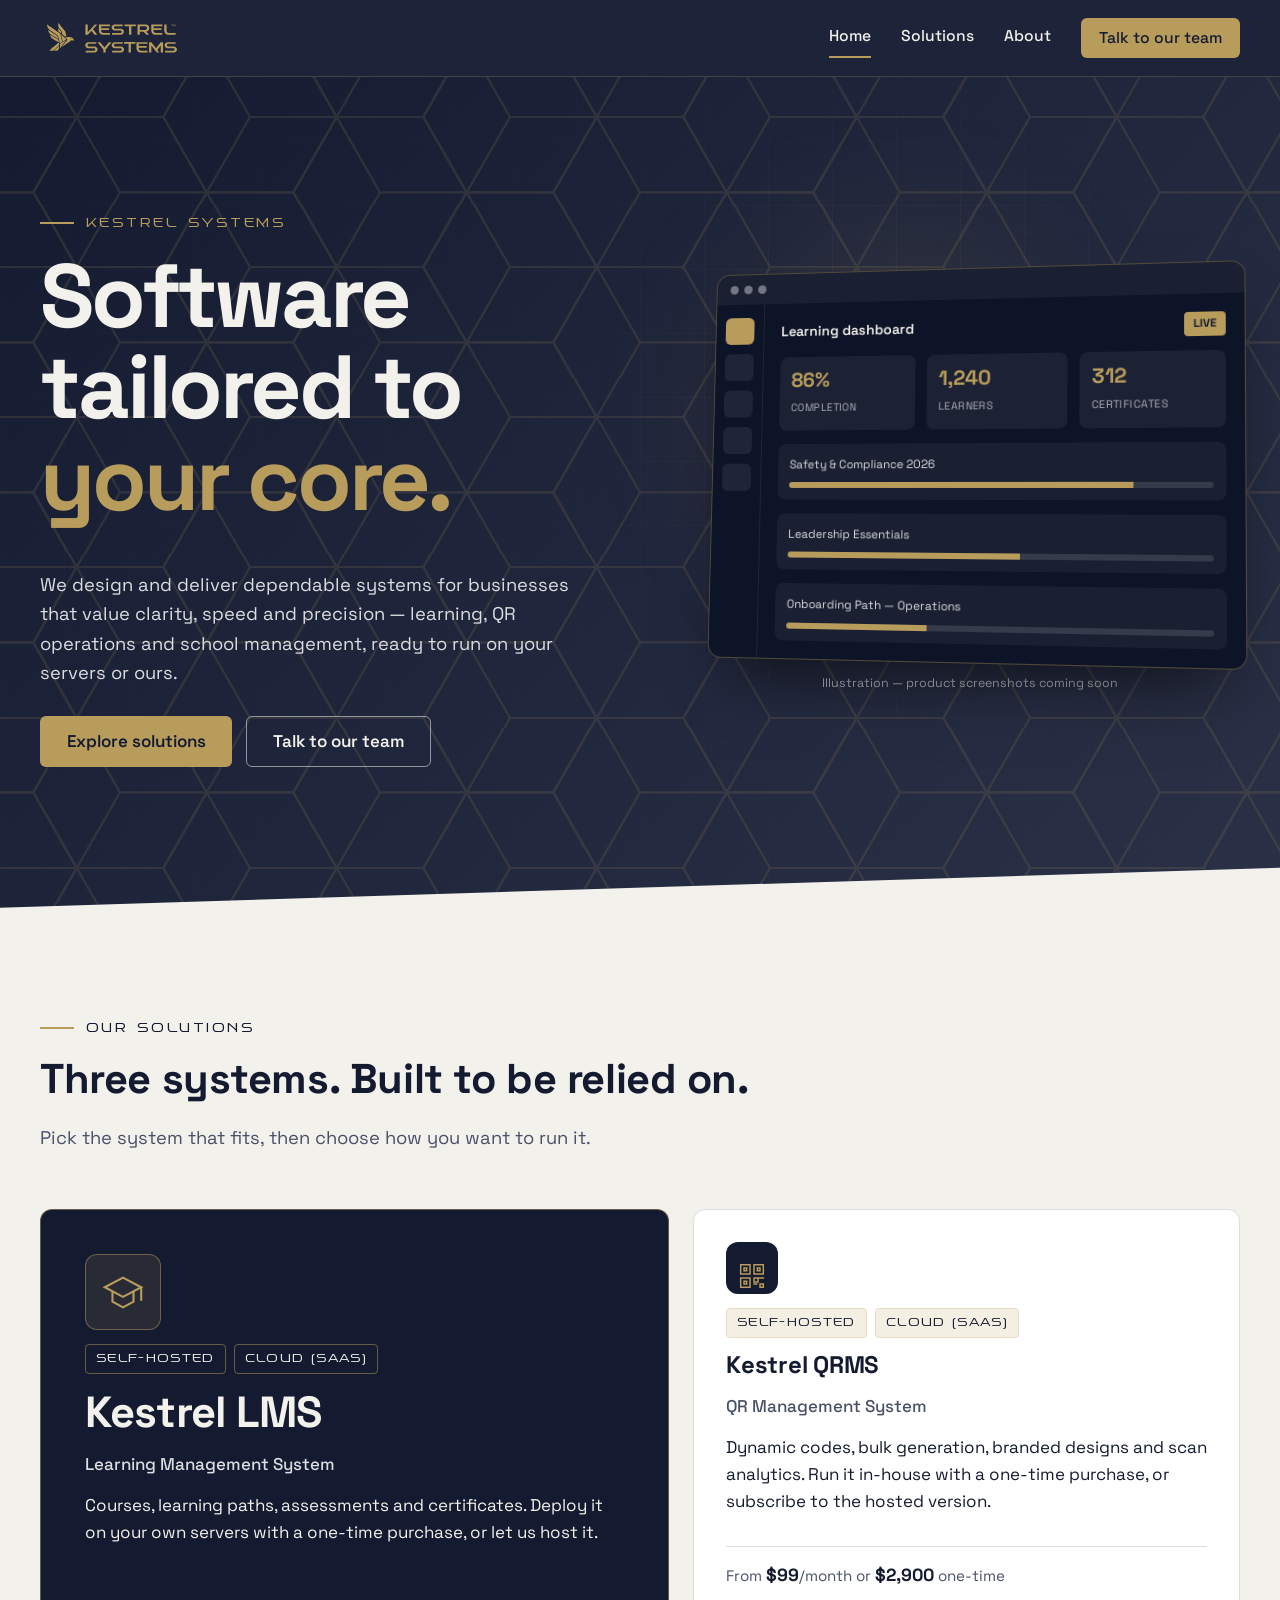
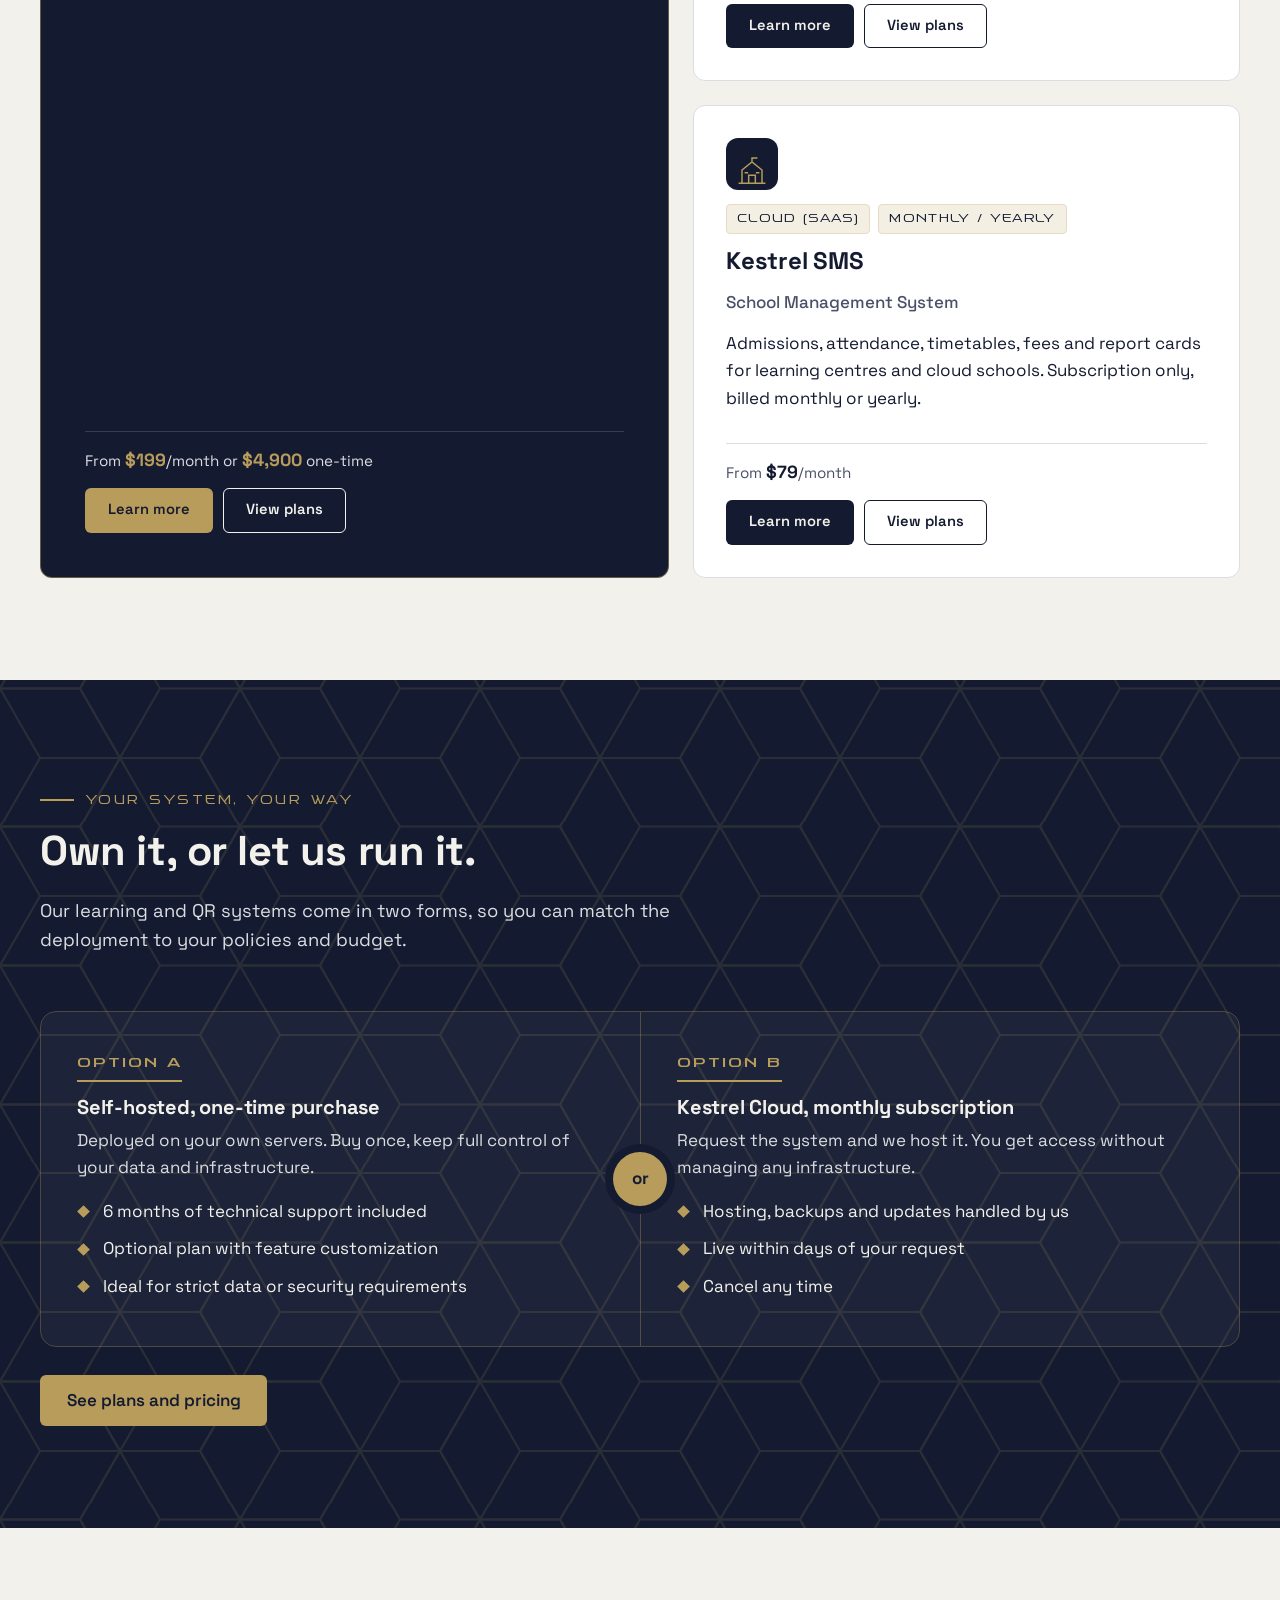
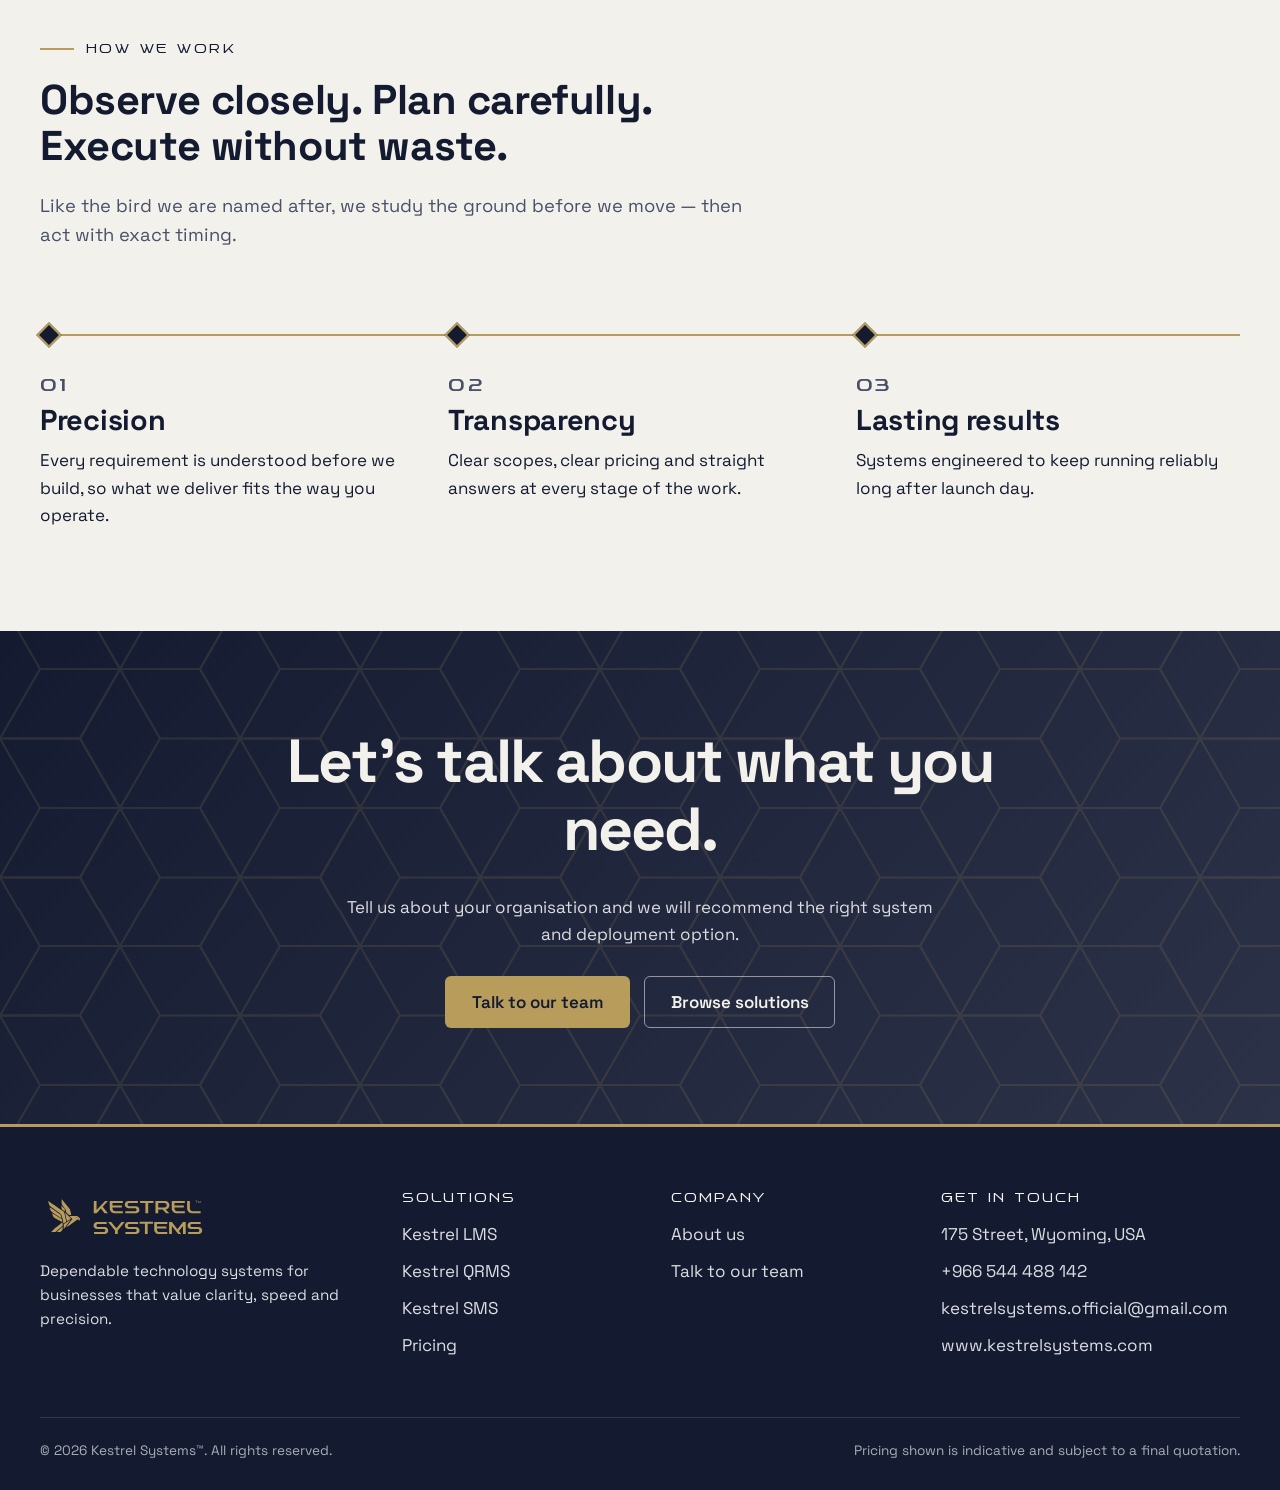
==== commit 92dff4bc: "Redesigin the ui" ====
--- a/index.html
+++ b/index.html
@@ -22,6 +22,7 @@
 <link rel="preconnect" href="https://fonts.gstatic.com" crossorigin>
 <link href="https://fonts.googleapis.com/css2?family=Space+Grotesk:wght@400;500;600;700&display=swap" rel="stylesheet">
 <link rel="stylesheet" href="css/styles.css">
+<link rel="stylesheet" href="css/creative.css">
 <script type="application/ld+json">{
 "@context": "https://schema.org",
 "@type": "Organization",
@@ -76,7 +77,7 @@
       <h2>Three systems. Built to be relied on.</h2>
       <p class="lede">Pick the system that fits, then choose how you want to run it.</p>
     </div>
-    <div class="grid grid--3"><article class="card pcard" data-reveal>
+    <div class="grid grid--3 bento"><article class="card pcard" data-reveal>
   <div class="pcard__icon"><svg class="" width="48" height="48" viewBox="0 0 48 48" fill="none" stroke="currentColor" stroke-width="2.2" stroke-linejoin="miter" stroke-linecap="square" aria-hidden="true"><path d="M5 18 L24 8 L43 18 L24 28 Z M13 23 V33 L24 39 L35 33 V23 M43 18 V31"/></svg></div>
   <div class="pcard__tags"><span class="tag">Self-hosted</span><span class="tag">Cloud (SaaS)</span></div>
   <h3>Kestrel LMS</h3>
@@ -144,7 +145,7 @@
       <h2>Observe closely. Plan carefully. Execute without waste.</h2>
       <p class="lede">Like the bird we are named after, we study the ground before we move — then act with exact timing.</p>
     </div>
-    <div class="grid grid--3">
+    <div class="grid grid--3 timeline">
       <div class="card" data-reveal><span class="num">01</span><h3>Precision</h3><p>Every requirement is understood before we build, so what we deliver fits the way you operate.</p></div>
       <div class="card" data-reveal><span class="num">02</span><h3>Transparency</h3><p>Clear scopes, clear pricing and straight answers at every stage of the work.</p></div>
       <div class="card" data-reveal><span class="num">03</span><h3>Lasting results</h3><p>Systems engineered to keep running reliably long after launch day.</p></div>
--- a/css/creative.css
+++ b/css/creative.css
@@ -0,0 +1,105 @@
+/* Kestrel — layout layer. Loaded after styles.css. Palette and logo untouched. */
+.scroll-bar{position:fixed;inset:0 0 auto 0;height:3px;z-index:80;background:var(--gold);transform-origin:0 50%;transform:scaleX(0);pointer-events:none}
+.site-header{transition:box-shadow .3s}
+.site-header.is-stuck{box-shadow:0 14px 30px -20px rgba(0,0,0,.7)}
+.site-header.is-stuck .bar{height:62px}
+.bar{transition:height .3s}
+
+/* ---------- Hero: a falcon's-eye focus that follows the cursor ---------- */
+.hero{--mx:70%;--my:40%;padding-top:clamp(72px,10vw,140px)}
+.hero::after{content:"";position:absolute;inset:0;z-index:-1;pointer-events:none;
+  background:
+   radial-gradient(520px circle at var(--mx) var(--my),rgba(184,156,91,.22),transparent 60%),
+   linear-gradient(rgba(184,156,91,.10) 1px,transparent 1px) 0 0/64px 64px,
+   linear-gradient(90deg,rgba(184,156,91,.10) 1px,transparent 1px) 0 0/64px 64px;
+  -webkit-mask:radial-gradient(420px circle at var(--mx) var(--my),#000,rgba(0,0,0,.18) 70%);
+  mask:radial-gradient(420px circle at var(--mx) var(--my),#000,rgba(0,0,0,.18) 70%)}
+.hero h1{font-size:clamp(2.8rem,7vw,5.6rem);letter-spacing:-.035em;line-height:1.02}
+.hero h1 em{display:block}
+.hero .lede{max-width:540px}
+.hero__grid>div:last-child{perspective:1200px}
+.mock{transform:rotateY(-9deg) rotateX(4deg);transition:transform .25s ease-out;will-change:transform}
+.mock-wrap-float{animation:float 7s ease-in-out infinite}
+@keyframes float{50%{transform:translateY(-10px)}}
+.m-bar i{transform-origin:0;animation:fill 1.6s .4s cubic-bezier(.2,.8,.2,1) both}
+@keyframes fill{from{transform:scaleX(0)}}
+.hero .btn--gold{box-shadow:0 0 0 0 rgba(184,156,91,.5);animation:pulse 3s 2s infinite}
+@keyframes pulse{70%{box-shadow:0 0 0 14px rgba(184,156,91,0)}100%{box-shadow:0 0 0 0 rgba(184,156,91,0)}}
+
+/* ---------- Bento: the three systems ---------- */
+.bento{grid-template-columns:1.15fr 1fr;grid-template-rows:auto auto}
+.bento>.pcard:first-child{grid-row:span 2;padding:44px;background:var(--navy);color:var(--paper);border-color:rgba(184,156,91,.5)}
+.bento>.pcard:first-child .pcard__sub,.bento>.pcard:first-child .pcard__price{color:var(--silver-2)}
+.bento>.pcard:first-child .pcard__price{border-color:rgba(255,255,255,.15)}
+.bento>.pcard:first-child .pcard__price b{color:var(--gold)}
+.bento>.pcard:first-child .pcard__icon{width:76px;height:76px;padding:14px;background:rgba(184,156,91,.12);border:1px solid rgba(184,156,91,.5)}
+.bento>.pcard:first-child h3{font-size:clamp(2rem,3.4vw,2.8rem);letter-spacing:-.02em}
+.bento>.pcard:first-child .tag{background:transparent;color:var(--paper);border-color:rgba(184,156,91,.5)}
+.bento>.pcard:first-child .btn--navy{background:var(--gold);color:var(--navy)}
+.bento>.pcard:first-child .btn--outline{border-color:var(--paper);color:var(--paper)}
+.bento>.pcard:first-child .btn--outline:hover{background:var(--paper);color:var(--navy)}
+.pcard{overflow:hidden;transition:transform .35s cubic-bezier(.2,.8,.2,1),box-shadow .35s}
+.pcard::before{content:"";position:absolute;inset:0;pointer-events:none;opacity:0;transition:opacity .3s;
+  background:radial-gradient(360px circle at var(--px,50%) var(--py,50%),rgba(184,156,91,.18),transparent 65%)}
+.pcard:hover{transform:translateY(-6px);box-shadow:0 30px 50px -30px rgba(20,27,49,.55)}
+.pcard:hover::before{opacity:1}
+.pcard__icon{transition:transform .4s}
+.pcard:hover .pcard__icon{transform:rotate(-6deg) scale(1.08)}
+
+/* ---------- Own it / let us run it: two doors, one choice ---------- */
+.split{position:relative;gap:0;border:1px solid rgba(184,156,91,.35);border-radius:16px;overflow:hidden}
+.split .card--dark{border:0;border-radius:0;transition:background .35s,flex .35s}
+.split .card--dark+.card--dark{border-left:1px solid rgba(184,156,91,.35)}
+.split .card--dark:hover{background:rgba(184,156,91,.10)}
+.split::after{content:"or";position:absolute;left:50%;top:50%;translate:-50% -50%;width:54px;height:54px;border-radius:50%;
+  display:grid;place-items:center;background:var(--gold);color:var(--navy);font-weight:700;box-shadow:0 0 0 8px var(--navy)}
+
+/* ---------- How we work: a timeline that draws itself ---------- */
+.timeline{position:relative}
+.timeline::before{content:"";position:absolute;left:0;right:0;top:28px;height:2px;background:var(--gold);
+  transform-origin:0;transform:scaleX(var(--draw,0));transition:transform 1.4s cubic-bezier(.2,.8,.2,1)}
+.timeline>.card{background:transparent;border:0;padding:64px 12px 0 0;position:relative}
+.timeline>.card::before{content:"";position:absolute;left:0;top:20px;width:18px;height:18px;background:var(--navy);
+  border:2px solid var(--gold);transform:rotate(45deg)}
+.timeline>.card .num{border:0;font-size:1.1rem;color:var(--muted);padding:0;margin-bottom:6px}
+.timeline>.card h3{font-size:1.8rem}
+
+/* ---------- Solutions marketplace ---------- */
+.filters{position:sticky;top:calc(var(--header-h) + 10px);z-index:20;width:max-content;max-width:100%;
+  padding:8px 10px;background:rgba(242,241,236,.9);backdrop-filter:blur(10px);border:1px solid var(--silver-2);border-radius:999px}
+.chip{transition:background .2s,color .2s}
+.chip:hover{background:var(--gold-5)}
+.product-tabs{display:flex;gap:8px;padding:6px;margin:0 0 40px;background:var(--navy);border-radius:16px;width:max-content;max-width:100%;overflow-x:auto}
+.product-tabs button{font:inherit;font-weight:600;color:var(--silver-2);background:transparent;border:0;border-radius:11px;padding:.8em 1.6em;cursor:pointer;transition:background .25s,color .25s}
+.product-tabs button:hover{color:var(--gold)}
+.product-tabs button[aria-selected="true"]{background:var(--gold);color:var(--navy)}
+.price-block[hidden]{display:none}
+.price-block+.price-block{margin-top:0}
+.plans{align-items:center}
+.plan{transition:transform .3s,box-shadow .3s}
+.plan:hover{transform:translateY(-4px)}
+.plan--featured{transform:scale(1.04);background:var(--navy)!important;color:var(--paper)}
+.plan--featured:hover{transform:scale(1.04) translateY(-4px)}
+.plan--featured .plan__kind,.plan--featured .price__from,.plan--featured .price__unit,.plan--featured .plan__note{color:var(--silver-2)}
+.plan--featured .price__amt{color:var(--gold)}
+.plan--featured .btn--gold:hover{background:var(--gold-2)}
+.table-wrap tbody tr{transition:background .2s}
+.table-wrap tbody tr:hover{background:var(--gold-5)}
+
+/* ---------- Motion: staggered, calm ---------- */
+.reveal{transition-duration:.8s;transition-timing-function:cubic-bezier(.2,.8,.2,1)}
+.grid>.reveal:nth-child(2),.plans>.reveal:nth-child(2){transition-delay:.12s}
+.grid>.reveal:nth-child(3),.plans>.reveal:nth-child(3){transition-delay:.24s}
+.cta h2{font-size:clamp(2.2rem,5vw,3.8rem);letter-spacing:-.03em}
+
+@media (max-width:1000px){
+  .bento{grid-template-columns:1fr}.bento>.pcard:first-child{grid-row:auto}
+  .mock{transform:none}.plan--featured,.plan--featured:hover{transform:none}
+  .timeline::before{display:none}.timeline>.card{padding-top:44px}
+  .split::after{display:none}.split .card--dark+.card--dark{border-left:0;border-top:1px solid rgba(184,156,91,.35)}
+}
+@media (max-width:620px){.filters{border-radius:20px}.product-tabs button{padding:.7em 1.1em}}
+@media (prefers-reduced-motion:reduce){
+  .mock,.mock-wrap-float,.m-bar i,.hero .btn--gold{animation:none;transform:none}
+  .timeline::before{transform:none;transition:none}.pcard:hover,.plan:hover{transform:none}
+}
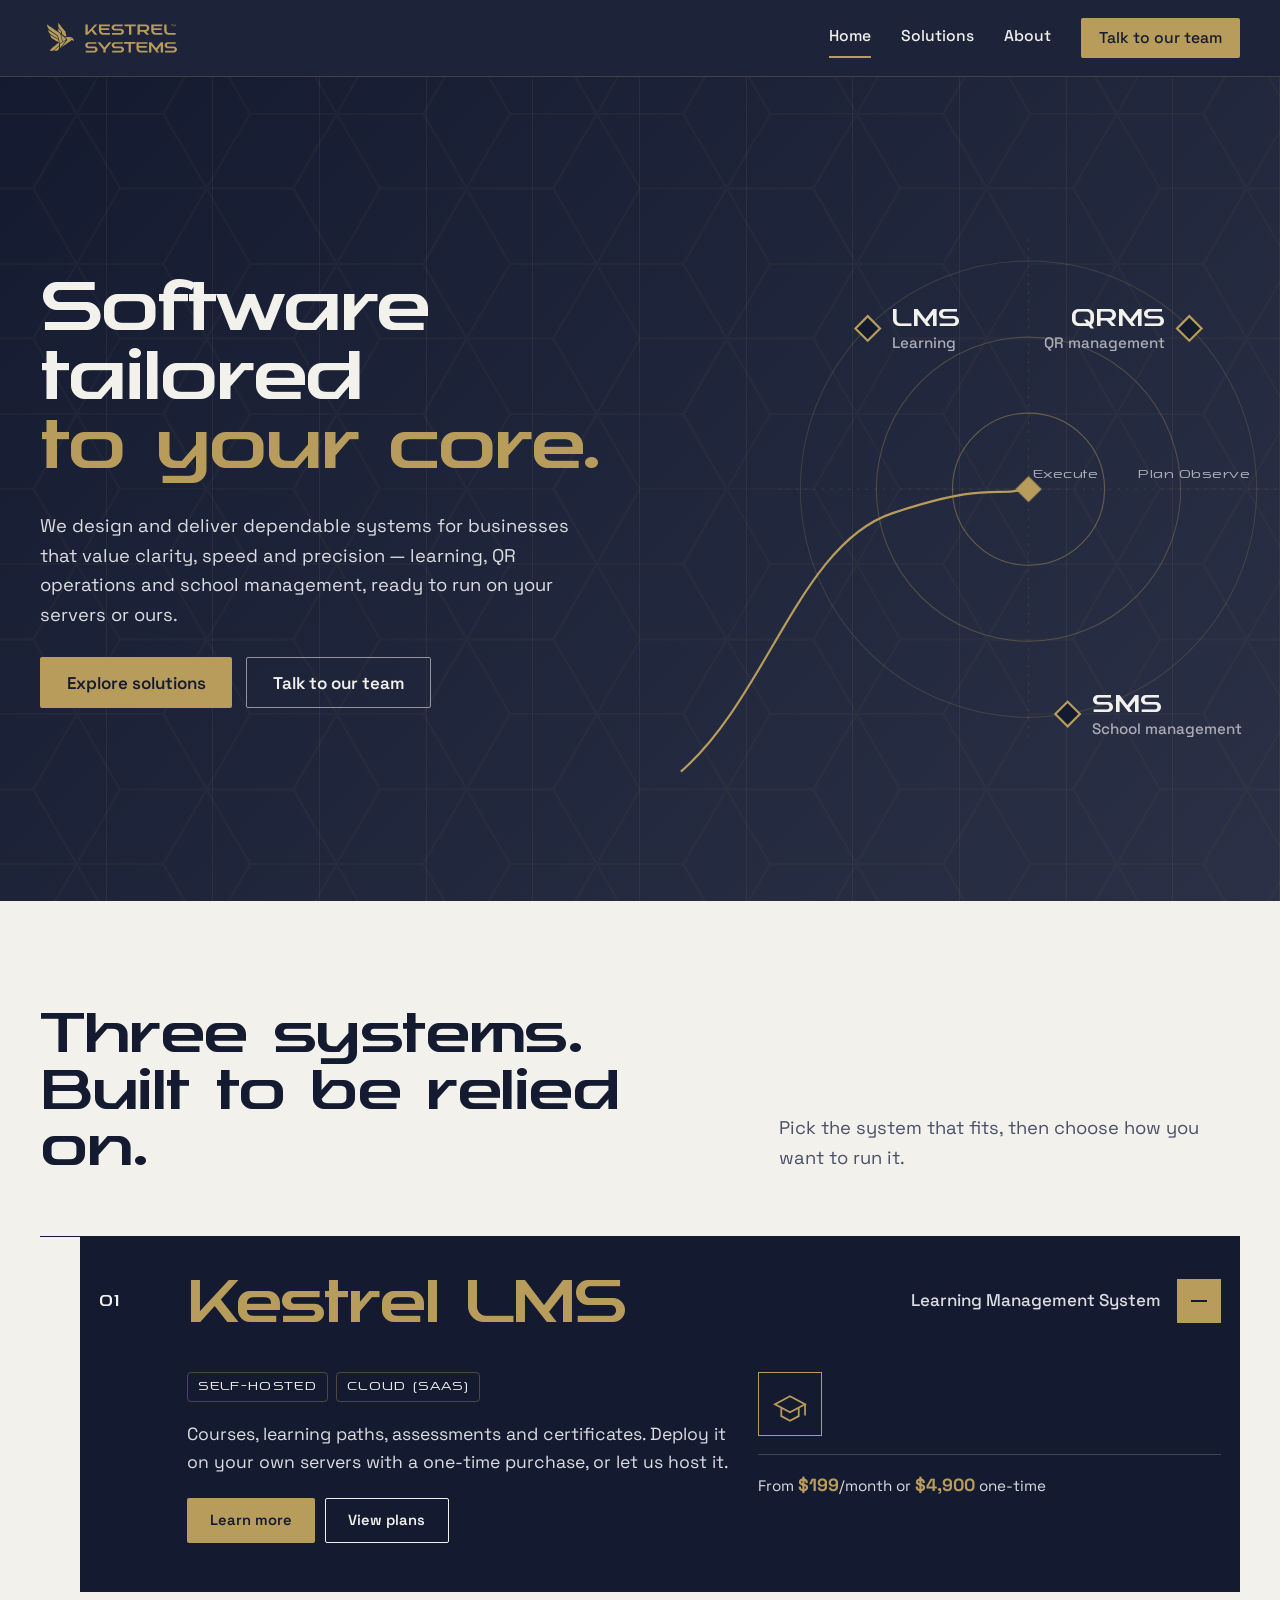
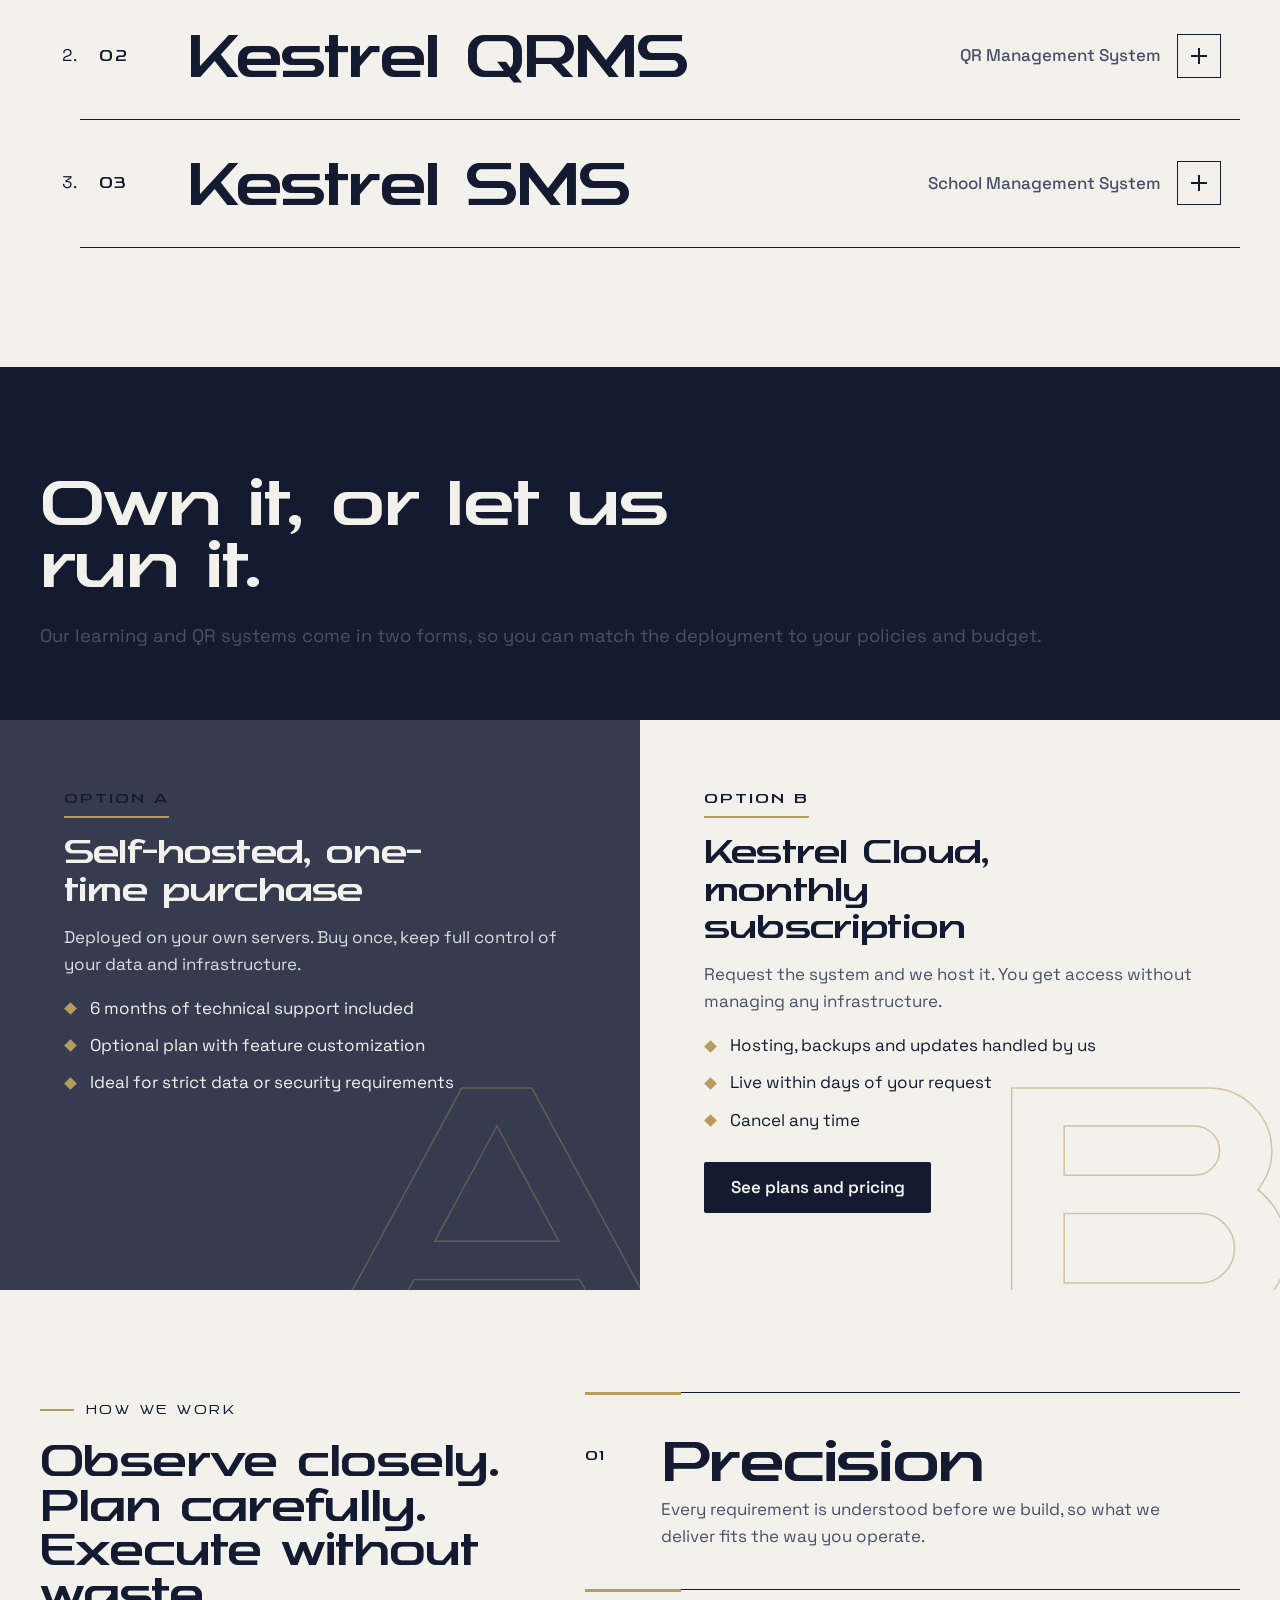
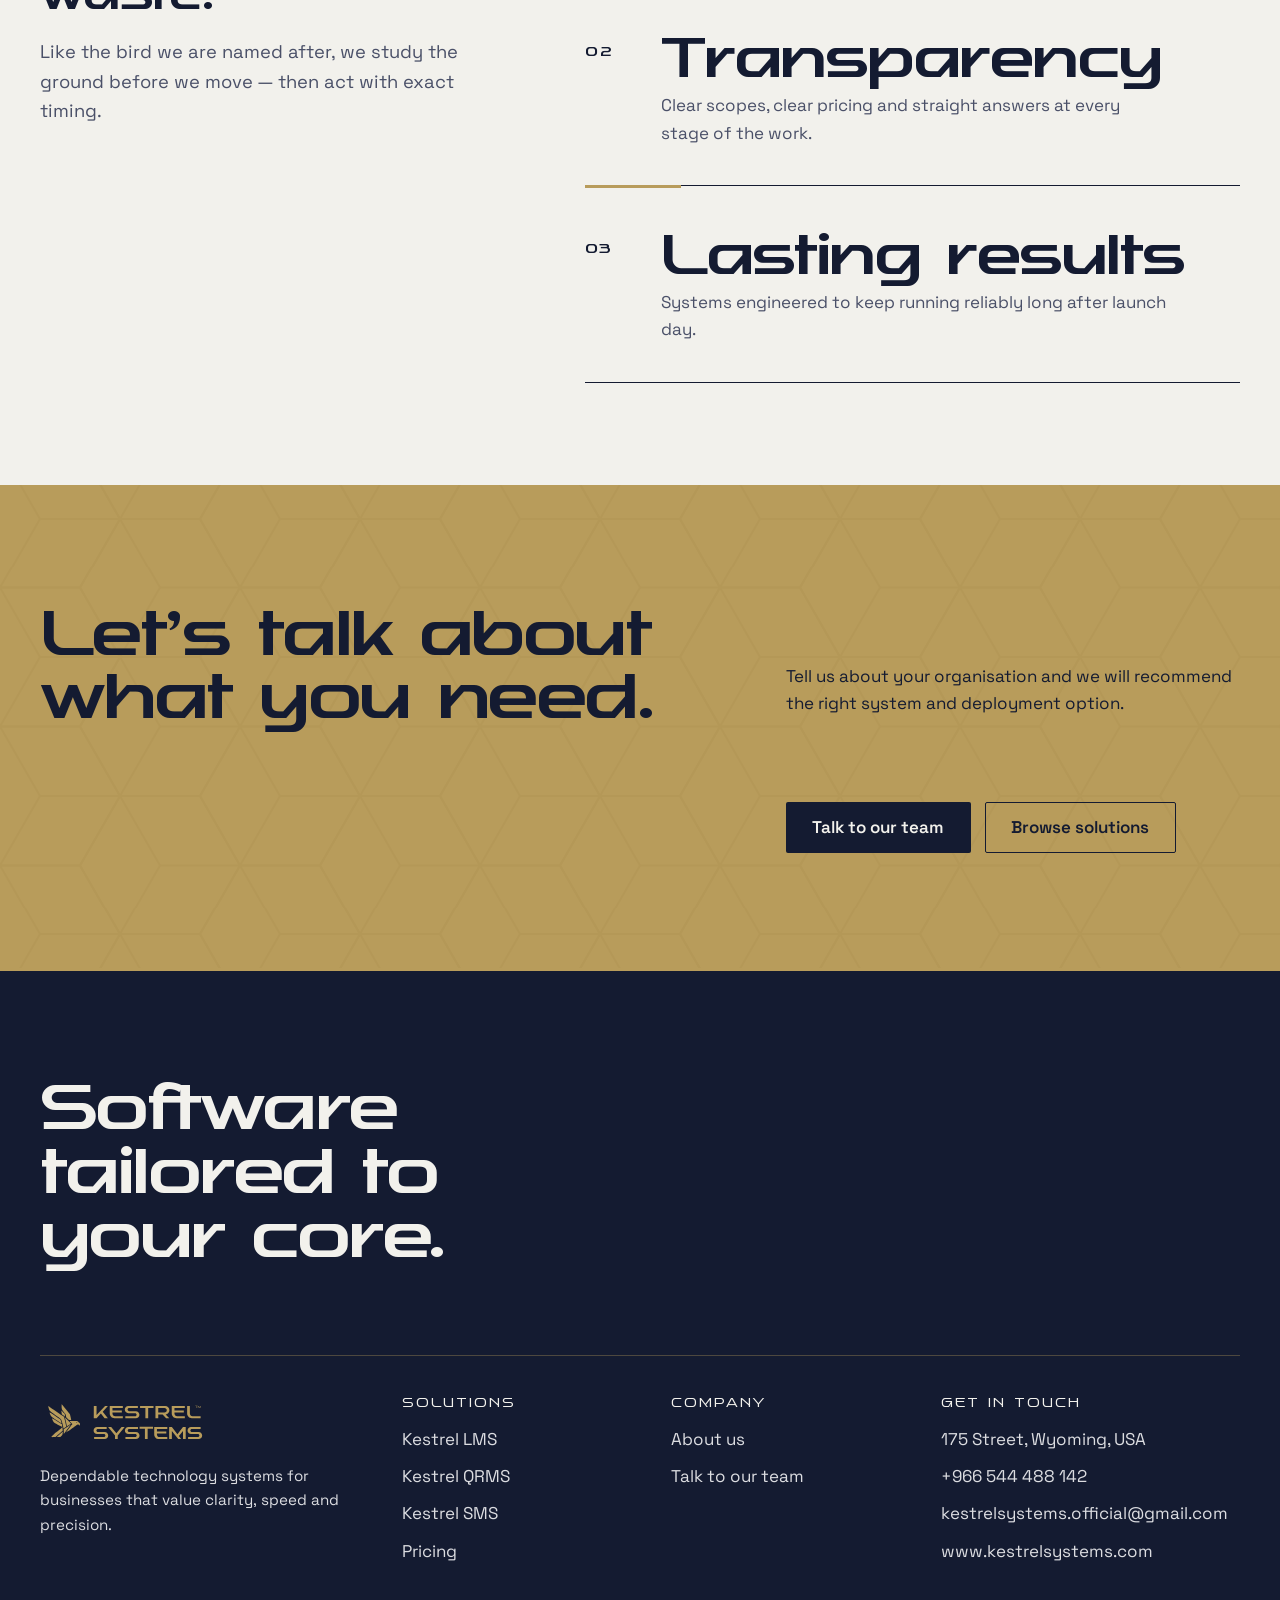
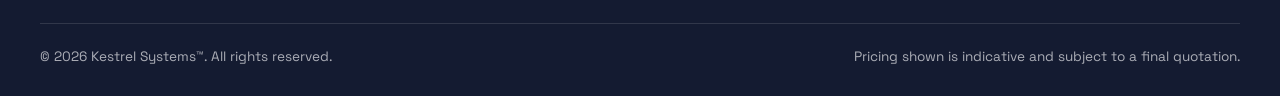
==== commit 8a9ae663: "Redesign the site" ====
--- a/index.html
+++ b/index.html
@@ -23,6 +23,7 @@
 <link href="https://fonts.googleapis.com/css2?family=Space+Grotesk:wght@400;500;600;700&display=swap" rel="stylesheet">
 <link rel="stylesheet" href="css/styles.css">
 <link rel="stylesheet" href="css/creative.css">
+<script>document.documentElement.classList.add("js")</script>
 <script type="application/ld+json">{
 "@context": "https://schema.org",
 "@type": "Organization",
@@ -49,119 +50,38 @@
   </div>
 </header>
 <main id="main">
-<section class="hero">
-  <div class="wrap hero__grid">
-    <div>
-      <span class="eyebrow">Kestrel Systems</span>
-      <h1>Software tailored to <em>your core.</em></h1>
-      <p class="lede">We design and deliver dependable systems for businesses that value clarity, speed and precision — learning, QR operations and school management, ready to run on your servers or ours.</p>
-      <div class="btn-row">
-        <a class="btn btn--gold" href="solutions.html">Explore solutions</a>
-        <a class="btn btn--ghost" href="contact.html">Talk to our team</a>
-      </div>
-    </div>
-    <div><div class="mock" role="img" aria-label="Illustration of the Kestrel LMS dashboard"><div class="mock__bar"><i></i><i></i><i></i></div><div class="mock__body"><div class="m-side"><i></i><i></i><i></i><i></i><i></i></div><div class="m-main">
-  <div class="m-title">Learning dashboard <span>LIVE</span></div>
-  <div class="m-row"><div class="m-tile"><b>86%</b><span>COMPLETION</span></div><div class="m-tile"><b>1,240</b><span>LEARNERS</span></div><div class="m-tile"><b>312</b><span>CERTIFICATES</span></div></div>
-  <div class="m-card">Safety &amp; Compliance 2026<div class="m-bar"><i style="width:82%"></i></div></div>
-  <div class="m-card">Leadership Essentials<div class="m-bar"><i style="width:56%"></i></div></div>
-  <div class="m-card">Onboarding Path — Operations<div class="m-bar"><i style="width:34%"></i></div></div>
-</div></div></div><p class="mock-caption">Illustration — product screenshots coming soon</p></div>
-  </div>
-</section>
+<section class="hero hero--home"><div class="wrap hero__grid"><div class="hero__copy">
+<h1><span class="ln">Software</span><span class="ln">tailored</span><span class="ln"><em>to your core.</em></span></h1>
+<p class="lede">We design and deliver dependable systems for businesses that value clarity, speed and precision — learning, QR operations and school management, ready to run on your servers or ours.</p>
+<div class="btn-row"><a class="btn btn--gold" href="solutions.html">Explore solutions</a><a class="btn btn--ghost" href="contact.html">Talk to our team</a></div></div>
+<figure class="dg"><svg class="dg__svg" viewBox="0 0 560 560" role="group" aria-labelledby="dg-t"><title id="dg-t">Diagram: the Kestrel LMS, QRMS and SMS systems plotted on a sightline</title>
+<g class="dg__rings" fill="none" stroke="currentColor"><circle cx="330" cy="280" r="70"/><circle cx="330" cy="280" r="140"/><circle cx="330" cy="280" r="210"/><path class="dg__axis" d="M330 50V510M100 280H560"/></g>
+<g class="dg__ringlbl" aria-hidden="true"><text x="394" y="270">Execute</text><text x="464" y="270">Plan</text><text x="534" y="270">Observe</text></g>
+<path class="dg__path" pathLength="1" d="M10 540C90 470 120 330 205 302S300 286 322 281"/>
+<path class="dg__target" d="M330 268l12 12-12 12-12-12z"/>
+<a class="dg__node" href="lms.html" aria-label="Kestrel LMS — Learning"><line class="dg__bearing" x1="182" y1="132" x2="330" y2="280"/><rect x="174" y="124" width="16" height="16" transform="rotate(45 182 132)"/><text class="dg__name" x="204" y="130" text-anchor="start">LMS</text><text class="dg__sub" x="204" y="150" text-anchor="start">Learning</text></a><a class="dg__node" href="qrms.html" aria-label="Kestrel QRMS — QR management"><line class="dg__bearing" x1="478" y1="132" x2="330" y2="280"/><rect x="470" y="124" width="16" height="16" transform="rotate(45 478 132)"/><text class="dg__name" x="456" y="130" text-anchor="end">QRMS</text><text class="dg__sub" x="456" y="150" text-anchor="end">QR management</text></a><a class="dg__node" href="sms.html" aria-label="Kestrel SMS — School management"><line class="dg__bearing" x1="366" y1="487" x2="330" y2="280"/><rect x="358" y="479" width="16" height="16" transform="rotate(45 366 487)"/><text class="dg__name" x="388" y="485" text-anchor="start">SMS</text><text class="dg__sub" x="388" y="505" text-anchor="start">School management</text></a></svg></figure></div></section>
 
-<section class="section">
-  <div class="wrap">
-    <div class="section-head" data-reveal>
-      <span class="eyebrow">Our solutions</span>
-      <h2>Three systems. Built to be relied on.</h2>
-      <p class="lede">Pick the system that fits, then choose how you want to run it.</p>
-    </div>
-    <div class="grid grid--3 bento"><article class="card pcard" data-reveal>
-  <div class="pcard__icon"><svg class="" width="48" height="48" viewBox="0 0 48 48" fill="none" stroke="currentColor" stroke-width="2.2" stroke-linejoin="miter" stroke-linecap="square" aria-hidden="true"><path d="M5 18 L24 8 L43 18 L24 28 Z M13 23 V33 L24 39 L35 33 V23 M43 18 V31"/></svg></div>
-  <div class="pcard__tags"><span class="tag">Self-hosted</span><span class="tag">Cloud (SaaS)</span></div>
-  <h3>Kestrel LMS</h3>
-  <p class="pcard__sub">Learning Management System</p>
-  <p>Courses, learning paths, assessments and certificates. Deploy it on your own servers with a one-time purchase, or let us host it.</p>
-  <div class="pcard__price">From <b data-price="lms.saas.amount">$199</b>/month or <b data-price="lms.selfhosted.amount">$4,900</b> one-time</div>
-  <div class="pcard__actions"><a class="btn btn--navy btn--sm" href="lms.html">Learn more</a><a class="btn btn--outline btn--sm" href="solutions.html#lms">View plans</a></div>
-</article><article class="card pcard" data-reveal>
-  <div class="pcard__icon"><svg class="" width="48" height="48" viewBox="0 0 48 48" fill="none" stroke="currentColor" stroke-width="2.2" stroke-linejoin="miter" stroke-linecap="square" aria-hidden="true"><path d="M7 7h14v14H7z M27 7h14v14H27z M7 27h14v14H7z M12 12h4v4h-4z M32 12h4v4h-4z M12 32h4v4h-4z M27 27h6v6h-6z M36 36h5v5h-5z M35 27h6 M27 36h4"/></svg></div>
-  <div class="pcard__tags"><span class="tag">Self-hosted</span><span class="tag">Cloud (SaaS)</span></div>
-  <h3>Kestrel QRMS</h3>
-  <p class="pcard__sub">QR Management System</p>
-  <p>Dynamic codes, bulk generation, branded designs and scan analytics. Run it in-house with a one-time purchase, or subscribe to the hosted version.</p>
-  <div class="pcard__price">From <b data-price="qrms.saas.amount">$99</b>/month or <b data-price="qrms.selfhosted.amount">$2,900</b> one-time</div>
-  <div class="pcard__actions"><a class="btn btn--navy btn--sm" href="qrms.html">Learn more</a><a class="btn btn--outline btn--sm" href="solutions.html#qrms">View plans</a></div>
-</article><article class="card pcard" data-reveal>
-  <div class="pcard__icon"><svg class="" width="48" height="48" viewBox="0 0 48 48" fill="none" stroke="currentColor" stroke-width="2.2" stroke-linejoin="miter" stroke-linecap="square" aria-hidden="true"><path d="M5 41h38 M9 41V21L24 9l15 12v20 M19 41V29h10v12 M24 9V3h7 M14 25h3 M31 25h3"/></svg></div>
-  <div class="pcard__tags"><span class="tag">Cloud (SaaS)</span><span class="tag">Monthly / yearly</span></div>
-  <h3>Kestrel SMS</h3>
-  <p class="pcard__sub">School Management System</p>
-  <p>Admissions, attendance, timetables, fees and report cards for learning centres and cloud schools. Subscription only, billed monthly or yearly.</p>
-  <div class="pcard__price">From <b data-price="sms.starter.monthly">$79</b>/month</div>
-  <div class="pcard__actions"><a class="btn btn--navy btn--sm" href="sms.html">Learn more</a><a class="btn btn--outline btn--sm" href="solutions.html#sms">View plans</a></div>
-</article></div>
-  </div>
-</section>
+<section class="section" id="systems"><div class="wrap">
+<div class="systems__head" data-reveal><h2>Three systems. Built to be relied on.</h2><p class="lede">Pick the system that fits, then choose how you want to run it.</p></div>
+<ol class="index"><li class="row is-open" data-reveal><button class="row__bar" type="button" aria-expanded="true" aria-controls="p-lms"><span class="row__n">01</span><span class="row__name">Kestrel LMS</span><span class="row__sub">Learning Management System</span><span class="row__plus" aria-hidden="true"></span></button>
+<div class="row__panel" id="p-lms"><div class="row__inner"><div class="row__body"><div class="row__text"><div class="pcard__tags"><span class="tag">Self-hosted</span><span class="tag">Cloud (SaaS)</span></div><p>Courses, learning paths, assessments and certificates. Deploy it on your own servers with a one-time purchase, or let us host it.</p><div class="pcard__actions"><a class="btn btn--navy btn--sm" href="lms.html">Learn more</a><a class="btn btn--outline btn--sm" href="solutions.html#lms">View plans</a></div></div><div class="row__aside"><div class="pcard__icon"><svg class="" width="48" height="48" viewBox="0 0 48 48" fill="none" stroke="currentColor" stroke-width="2.2" stroke-linejoin="miter" stroke-linecap="square" aria-hidden="true"><path d="M5 18 L24 8 L43 18 L24 28 Z M13 23 V33 L24 39 L35 33 V23 M43 18 V31"/></svg></div><div class="pcard__price">From <b data-price="lms.saas.amount">$199</b>/month or <b data-price="lms.selfhosted.amount">$4,900</b> one-time</div></div></div></div></div></li><li class="row" data-reveal><button class="row__bar" type="button" aria-expanded="false" aria-controls="p-qrms"><span class="row__n">02</span><span class="row__name">Kestrel QRMS</span><span class="row__sub">QR Management System</span><span class="row__plus" aria-hidden="true"></span></button>
+<div class="row__panel" id="p-qrms"><div class="row__inner"><div class="row__body"><div class="row__text"><div class="pcard__tags"><span class="tag">Self-hosted</span><span class="tag">Cloud (SaaS)</span></div><p>Dynamic codes, bulk generation, branded designs and scan analytics. Run it in-house with a one-time purchase, or subscribe to the hosted version.</p><div class="pcard__actions"><a class="btn btn--navy btn--sm" href="qrms.html">Learn more</a><a class="btn btn--outline btn--sm" href="solutions.html#qrms">View plans</a></div></div><div class="row__aside"><div class="pcard__icon"><svg class="" width="48" height="48" viewBox="0 0 48 48" fill="none" stroke="currentColor" stroke-width="2.2" stroke-linejoin="miter" stroke-linecap="square" aria-hidden="true"><path d="M7 7h14v14H7z M27 7h14v14H27z M7 27h14v14H7z M12 12h4v4h-4z M32 12h4v4h-4z M12 32h4v4h-4z M27 27h6v6h-6z M36 36h5v5h-5z M35 27h6 M27 36h4"/></svg></div><div class="pcard__price">From <b data-price="qrms.saas.amount">$99</b>/month or <b data-price="qrms.selfhosted.amount">$2,900</b> one-time</div></div></div></div></div></li><li class="row" data-reveal><button class="row__bar" type="button" aria-expanded="false" aria-controls="p-sms"><span class="row__n">03</span><span class="row__name">Kestrel SMS</span><span class="row__sub">School Management System</span><span class="row__plus" aria-hidden="true"></span></button>
+<div class="row__panel" id="p-sms"><div class="row__inner"><div class="row__body"><div class="row__text"><div class="pcard__tags"><span class="tag">Cloud (SaaS)</span><span class="tag">Monthly / yearly</span></div><p>Admissions, attendance, timetables, fees and report cards for learning centres and cloud schools. Subscription only, billed monthly or yearly.</p><div class="pcard__actions"><a class="btn btn--navy btn--sm" href="sms.html">Learn more</a><a class="btn btn--outline btn--sm" href="solutions.html#sms">View plans</a></div></div><div class="row__aside"><div class="pcard__icon"><svg class="" width="48" height="48" viewBox="0 0 48 48" fill="none" stroke="currentColor" stroke-width="2.2" stroke-linejoin="miter" stroke-linecap="square" aria-hidden="true"><path d="M5 41h38 M9 41V21L24 9l15 12v20 M19 41V29h10v12 M24 9V3h7 M14 25h3 M31 25h3"/></svg></div><div class="pcard__price">From <b data-price="sms.starter.monthly">$79</b>/month</div></div></div></div></div></li></ol></div></section>
 
-<section class="section section--navy section--pattern">
-  <div class="wrap">
-    <div class="section-head" data-reveal>
-      <span class="eyebrow">Your system, your way</span>
-      <h2>Own it, or let us run it.</h2>
-      <p class="lede">Our learning and QR systems come in two forms, so you can match the deployment to your policies and budget.</p>
-    </div>
-    <div class="split">
-      <div class="card card--dark" data-reveal>
-        <span class="num">OPTION A</span>
-        <h3>Self-hosted, one-time purchase</h3>
-        <p>Deployed on your own servers. Buy once, keep full control of your data and infrastructure.</p>
-        <ul class="ticks">
-          <li>6 months of technical support included</li>
-          <li>Optional plan with feature customization</li>
-          <li>Ideal for strict data or security requirements</li>
-        </ul>
-      </div>
-      <div class="card card--dark" data-reveal>
-        <span class="num">OPTION B</span>
-        <h3>Kestrel Cloud, monthly subscription</h3>
-        <p>Request the system and we host it. You get access without managing any infrastructure.</p>
-        <ul class="ticks">
-          <li>Hosting, backups and updates handled by us</li>
-          <li>Live within days of your request</li>
-          <li>Cancel any time</li>
-        </ul>
-      </div>
-    </div>
-    <div class="btn-row"><a class="btn btn--gold" href="solutions.html#pricing">See plans and pricing</a></div>
-  </div>
-</section>
+<section class="deploy"><div class="wrap deploy__head" data-reveal><h2>Own it, or let us run it.</h2><p class="lede">Our learning and QR systems come in two forms, so you can match the deployment to your policies and budget.</p></div>
+<div class="deploy__halves">
+<div class="deploy__half deploy__half--a" data-reveal><span class="deploy__letter" aria-hidden="true">A</span><span class="num">OPTION A</span><h3>Self-hosted, one-time purchase</h3><p>Deployed on your own servers. Buy once, keep full control of your data and infrastructure.</p><ul class="ticks"><li>6 months of technical support included</li><li>Optional plan with feature customization</li><li>Ideal for strict data or security requirements</li></ul></div>
+<div class="deploy__half deploy__half--b" data-reveal><span class="deploy__letter" aria-hidden="true">B</span><span class="num">OPTION B</span><h3>Kestrel Cloud, monthly subscription</h3><p>Request the system and we host it. You get access without managing any infrastructure.</p><ul class="ticks"><li>Hosting, backups and updates handled by us</li><li>Live within days of your request</li><li>Cancel any time</li></ul><div class="btn-row"><a class="btn btn--navy" href="solutions.html#pricing">See plans and pricing</a></div></div>
+</div></section>
 
-<section class="section">
-  <div class="wrap">
-    <div class="section-head" data-reveal>
-      <span class="eyebrow">How we work</span>
-      <h2>Observe closely. Plan carefully. Execute without waste.</h2>
-      <p class="lede">Like the bird we are named after, we study the ground before we move — then act with exact timing.</p>
-    </div>
-    <div class="grid grid--3 timeline">
-      <div class="card" data-reveal><span class="num">01</span><h3>Precision</h3><p>Every requirement is understood before we build, so what we deliver fits the way you operate.</p></div>
-      <div class="card" data-reveal><span class="num">02</span><h3>Transparency</h3><p>Clear scopes, clear pricing and straight answers at every stage of the work.</p></div>
-      <div class="card" data-reveal><span class="num">03</span><h3>Lasting results</h3><p>Systems engineered to keep running reliably long after launch day.</p></div>
-    </div>
-  </div>
-</section>
-<section class="cta">
-  <div class="wrap" data-reveal>
-    <h2>Let’s talk about what you need.</h2>
-    <p>Tell us about your organisation and we will recommend the right system and deployment option.</p>
-    <div class="btn-row">
-      <a class="btn btn--gold" href="contact.html">Talk to our team</a>
-      <a class="btn btn--ghost" href="solutions.html">Browse solutions</a>
-    </div>
-  </div>
-</section>
+<section class="section"><div class="wrap work">
+<div class="work__lead" data-reveal><span class="eyebrow">How we work</span><h2>Observe closely. Plan carefully. Execute without waste.</h2><p class="lede">Like the bird we are named after, we study the ground before we move — then act with exact timing.</p></div>
+<div><div class="principle" data-reveal><span class="num">01</span><h3>Precision</h3><p>Every requirement is understood before we build, so what we deliver fits the way you operate.</p></div>
+<div class="principle" data-reveal><span class="num">02</span><h3>Transparency</h3><p>Clear scopes, clear pricing and straight answers at every stage of the work.</p></div>
+<div class="principle" data-reveal><span class="num">03</span><h3>Lasting results</h3><p>Systems engineered to keep running reliably long after launch day.</p></div></div>
+</div></section>
+<section class="cta"><div class="wrap" data-reveal><div><h2>Let’s talk about what you need.</h2></div><p>Tell us about your organisation and we will recommend the right system and deployment option.</p>
+<div class="btn-row"><a class="btn btn--gold" href="contact.html">Talk to our team</a><a class="btn btn--ghost" href="solutions.html">Browse solutions</a></div></div></section>
 </main>
 <footer class="site-footer">
   <div class="wrap">
--- a/css/creative.css
+++ b/css/creative.css
@@ -1,105 +1,150 @@
-/* Kestrel — layout layer. Loaded after styles.css. Palette and logo untouched. */
-.scroll-bar{position:fixed;inset:0 0 auto 0;height:3px;z-index:80;background:var(--gold);transform-origin:0 50%;transform:scaleX(0);pointer-events:none}
-.site-header{transition:box-shadow .3s}
-.site-header.is-stuck{box-shadow:0 14px 30px -20px rgba(0,0,0,.7)}
-.site-header.is-stuck .bar{height:62px}
-.bar{transition:height .3s}
+/* Kestrel — art direction layer (loads after styles.css). Palette tokens and logo are untouched.
+   Concept: the sightline. Observe (wide), plan (narrower), execute (the strike). Square geometry, hairline rules, Baradig display type. */
+:root{--radius:2px;--radius-sm:2px;--hair:rgba(184,156,91,.35)}
+h1,h2,h3,.plan h3,.pcard h3{overflow-wrap:break-word;font-family:var(--font-display);letter-spacing:-.025em}
+.btn{border-radius:2px;transition:background .2s,color .2s,border-color .2s,transform .12s}
+.btn:active{transform:translateY(1px)}
+.site-header.is-stuck .bar{height:62px}.bar{transition:height .3s}
+.nav a[aria-current="page"]{border-bottom-color:var(--gold)}
+html:not(.js) .row__panel{grid-template-rows:1fr}
 
-/* ---------- Hero: a falcon's-eye focus that follows the cursor ---------- */
-.hero{--mx:70%;--my:40%;padding-top:clamp(72px,10vw,140px)}
+/* ---------- Hero: asymmetric, with a bearing diagram instead of a mock-up ---------- */
+.hero{clip-path:none;overflow:clip}
 .hero::after{content:"";position:absolute;inset:0;z-index:-1;pointer-events:none;
-  background:
-   radial-gradient(520px circle at var(--mx) var(--my),rgba(184,156,91,.22),transparent 60%),
-   linear-gradient(rgba(184,156,91,.10) 1px,transparent 1px) 0 0/64px 64px,
-   linear-gradient(90deg,rgba(184,156,91,.10) 1px,transparent 1px) 0 0/64px 64px;
-  -webkit-mask:radial-gradient(420px circle at var(--mx) var(--my),#000,rgba(0,0,0,.18) 70%);
-  mask:radial-gradient(420px circle at var(--mx) var(--my),#000,rgba(0,0,0,.18) 70%)}
-.hero h1{font-size:clamp(2.8rem,7vw,5.6rem);letter-spacing:-.035em;line-height:1.02}
-.hero h1 em{display:block}
-.hero .lede{max-width:540px}
-.hero__grid>div:last-child{perspective:1200px}
-.mock{transform:rotateY(-9deg) rotateX(4deg);transition:transform .25s ease-out;will-change:transform}
-.mock-wrap-float{animation:float 7s ease-in-out infinite}
-@keyframes float{50%{transform:translateY(-10px)}}
-.m-bar i{transform-origin:0;animation:fill 1.6s .4s cubic-bezier(.2,.8,.2,1) both}
-@keyframes fill{from{transform:scaleX(0)}}
-.hero .btn--gold{box-shadow:0 0 0 0 rgba(184,156,91,.5);animation:pulse 3s 2s infinite}
-@keyframes pulse{70%{box-shadow:0 0 0 14px rgba(184,156,91,0)}100%{box-shadow:0 0 0 0 rgba(184,156,91,0)}}
+  background:repeating-linear-gradient(90deg,transparent 0 calc(100%/12 - 1px),rgba(184,156,91,.09) calc(100%/12 - 1px) calc(100%/12))}
+.hero--home{min-height:calc(100svh - var(--header-h));display:flex;align-items:center;padding:clamp(40px,6vw,80px) 0}
+.hero--home .hero__grid{grid-template-columns:minmax(0,1.05fr) minmax(0,.95fr);gap:0}
+.hero--home h1{font-size:clamp(2.1rem,5.4vw,4.7rem);line-height:1;letter-spacing:-.03em;margin-bottom:.5em}
+.hero--home h1 .ln{display:block;white-space:nowrap}
+.hero::before{opacity:.3}
+.hero--home h1 em{color:var(--gold)}
+.hero--home .lede{max-width:30em}
+.dg{margin:0 -3vw 0 0;color:var(--gold)}
+.dg__svg{width:100%;height:auto;overflow:visible}
+.dg__rings circle{stroke-opacity:.45}.dg__rings circle:nth-child(2){stroke-opacity:.3}.dg__rings circle:nth-child(3){stroke-opacity:.2}
+.dg__axis{stroke-opacity:.18;stroke-dasharray:2 6}
+.dg__ringlbl text{font:500 11px var(--font-display);fill:var(--silver);letter-spacing:.04em;text-anchor:end}
+.dg__path{fill:none;stroke:var(--gold);stroke-width:2}
+.dg__target{fill:var(--gold)}
+.dg__node{cursor:pointer;outline:none}
+.dg__node rect{fill:var(--navy);stroke:var(--gold);stroke-width:2;transition:fill .2s}
+.dg__node .dg__name{font:700 22px var(--font-display);fill:var(--paper)}
+.dg__node .dg__sub{font:500 14px var(--font-body);fill:var(--silver)}
+.dg__bearing{stroke:var(--gold);stroke-width:1.5;stroke-dasharray:4 5;opacity:0;transition:opacity .25s}
+.dg__node:hover .dg__bearing,.dg__node:focus-visible .dg__bearing{opacity:1}
+.dg__node:hover rect,.dg__node:focus-visible rect{fill:var(--gold)}
+.dg__node:focus-visible .dg__name{text-decoration:underline;text-decoration-color:var(--gold);text-underline-offset:5px}
+@media (prefers-reduced-motion:no-preference){
+  .hero--home h1 .ln{animation:rise 1s cubic-bezier(.2,.8,.2,1) both}
+  .hero--home h1 .ln:nth-child(2){animation-delay:.1s}.hero--home h1 .ln:nth-child(3){animation-delay:.2s}
+  .dg__path{stroke-dasharray:1;stroke-dashoffset:1;animation:draw 2.2s .5s cubic-bezier(.5,0,.2,1) forwards}
+  .dg__target{transform-box:fill-box;transform-origin:center;animation:strike .5s 2.5s both}
+  @keyframes rise{from{opacity:0;transform:translateY(.4em)}}
+  @keyframes draw{to{stroke-dashoffset:0}}
+  @keyframes strike{from{opacity:0;transform:scale(.2) rotate(45deg)}}
+}
 
-/* ---------- Bento: the three systems ---------- */
-.bento{grid-template-columns:1.15fr 1fr;grid-template-rows:auto auto}
-.bento>.pcard:first-child{grid-row:span 2;padding:44px;background:var(--navy);color:var(--paper);border-color:rgba(184,156,91,.5)}
-.bento>.pcard:first-child .pcard__sub,.bento>.pcard:first-child .pcard__price{color:var(--silver-2)}
-.bento>.pcard:first-child .pcard__price{border-color:rgba(255,255,255,.15)}
-.bento>.pcard:first-child .pcard__price b{color:var(--gold)}
-.bento>.pcard:first-child .pcard__icon{width:76px;height:76px;padding:14px;background:rgba(184,156,91,.12);border:1px solid rgba(184,156,91,.5)}
-.bento>.pcard:first-child h3{font-size:clamp(2rem,3.4vw,2.8rem);letter-spacing:-.02em}
-.bento>.pcard:first-child .tag{background:transparent;color:var(--paper);border-color:rgba(184,156,91,.5)}
-.bento>.pcard:first-child .btn--navy{background:var(--gold);color:var(--navy)}
-.bento>.pcard:first-child .btn--outline{border-color:var(--paper);color:var(--paper)}
-.bento>.pcard:first-child .btn--outline:hover{background:var(--paper);color:var(--navy)}
-.pcard{overflow:hidden;transition:transform .35s cubic-bezier(.2,.8,.2,1),box-shadow .35s}
-.pcard::before{content:"";position:absolute;inset:0;pointer-events:none;opacity:0;transition:opacity .3s;
-  background:radial-gradient(360px circle at var(--px,50%) var(--py,50%),rgba(184,156,91,.18),transparent 65%)}
-.pcard:hover{transform:translateY(-6px);box-shadow:0 30px 50px -30px rgba(20,27,49,.55)}
-.pcard:hover::before{opacity:1}
-.pcard__icon{transition:transform .4s}
-.pcard:hover .pcard__icon{transform:rotate(-6deg) scale(1.08)}
+/* ---------- Systems: an editorial index instead of three cards ---------- */
+.systems__head{display:grid;grid-template-columns:1.2fr .8fr;gap:48px;align-items:end;margin-bottom:clamp(32px,5vw,64px)}
+.systems__head h2{font-size:clamp(1.7rem,4.4vw,3.8rem);line-height:1;margin:0}
+.systems__head .lede{margin:0;max-width:26em}
+.index{border-top:1px solid var(--navy)}
+.row{border-bottom:1px solid var(--navy);transition:background .4s,color .4s}
+.row__bar{all:unset;box-sizing:border-box;width:100%;display:grid;grid-template-columns:72px 1fr auto 44px;align-items:center;gap:16px;
+  padding:clamp(20px,3vw,34px) clamp(0px,1.5vw,20px);cursor:pointer}
+.row__bar:focus-visible{outline:3px solid var(--gold);outline-offset:-3px}
+.row__n{font:700 .9rem var(--font-display);letter-spacing:.14em}
+.row__name{font:700 clamp(1.5rem,4.6vw,3.8rem)/1 var(--font-display);letter-spacing:-.035em;transition:color .4s,transform .4s}
+.row__sub{font-weight:500;color:var(--muted);text-align:right;transition:color .4s}
+.row__plus{width:44px;height:44px;border:1.5px solid currentColor;position:relative;transition:transform .4s,background .4s,border-color .4s}
+.row__plus::before,.row__plus::after{content:"";position:absolute;left:50%;top:50%;width:16px;height:2px;background:currentColor;translate:-50% -50%}
+.row__plus::after{transform:rotate(90deg);transition:transform .4s}
+.row:not(.is-open):hover .row__name{transform:translateX(12px)}
+.row__panel{display:grid;grid-template-rows:1fr;transition:grid-template-rows .55s cubic-bezier(.2,.8,.2,1)}
+.row__inner{overflow:hidden;min-height:0}
+.row__body{display:grid;grid-template-columns:72px 1.2fr 1fr;gap:16px 16px;padding:8px clamp(0px,1.5vw,20px) clamp(28px,4vw,48px)}
+.row__body>.row__text{grid-column:2}.row__body>.row__aside{grid-column:3}
+.row__text p{max-width:34em;font-size:1.1rem}
+.row__aside{display:grid;gap:18px;align-content:start}
+.row__aside .pcard__icon{width:64px;height:64px;padding:12px;border-radius:0}
+.row__aside .pcard__price{margin:0;padding-top:16px}
+.js .row:not(.is-open) .row__panel{grid-template-rows:0fr;visibility:hidden;transition:grid-template-rows .55s cubic-bezier(.2,.8,.2,1),visibility 0s .55s}
+.row.is-open{background:var(--navy);color:var(--paper)}
+.row.is-open .row__name{color:var(--gold)}.row.is-open .row__sub,.row.is-open .row__text p{color:var(--silver-2)}
+.row.is-open .row__plus{background:var(--gold);color:var(--navy);border-color:var(--gold)}
+.row.is-open .row__plus::after{transform:rotate(0)}
+.row.is-open .pcard__price{color:var(--silver-2);border-color:rgba(255,255,255,.18)}.row.is-open .pcard__price b{color:var(--gold)}
+.row.is-open .pcard__icon{background:transparent;border:1px solid var(--gold)}
+.row.is-open .tag{background:transparent;color:var(--paper);border-color:var(--hair)}
+.row.is-open .btn--navy{background:var(--gold);color:var(--navy)}
+.row.is-open .btn--outline{border-color:var(--paper);color:var(--paper)}.row.is-open .btn--outline:hover{background:var(--paper);color:var(--navy)}
+.row__text .pcard__tags{margin-bottom:18px}.row__text .pcard__actions{margin-top:22px}
 
-/* ---------- Own it / let us run it: two doors, one choice ---------- */
-.split{position:relative;gap:0;border:1px solid rgba(184,156,91,.35);border-radius:16px;overflow:hidden}
-.split .card--dark{border:0;border-radius:0;transition:background .35s,flex .35s}
-.split .card--dark+.card--dark{border-left:1px solid rgba(184,156,91,.35)}
-.split .card--dark:hover{background:rgba(184,156,91,.10)}
-.split::after{content:"or";position:absolute;left:50%;top:50%;translate:-50% -50%;width:54px;height:54px;border-radius:50%;
-  display:grid;place-items:center;background:var(--gold);color:var(--navy);font-weight:700;box-shadow:0 0 0 8px var(--navy)}
+/* ---------- Deployment: two environments, one choice ---------- */
+.deploy{background:var(--navy);color:var(--paper)}
+.deploy__head{padding:clamp(56px,8vw,104px) 0 clamp(32px,4vw,56px)}
+.deploy__head h2{font-size:clamp(1.8rem,5vw,4.4rem);line-height:.98;max-width:11em;margin-bottom:.4em}
+.deploy__halves{display:grid;grid-template-columns:1fr 1fr}
+.deploy__half{position:relative;overflow:hidden;padding:clamp(36px,5vw,72px) clamp(24px,5vw,72px) clamp(44px,6vw,88px)}
+.deploy__half--a{background:var(--navy-2)}
+.deploy__half--b{background:var(--paper);color:var(--navy)}
+.deploy__half h3{font-size:clamp(1.6rem,2.6vw,2.3rem);max-width:12em;position:relative}
+.deploy__half p,.deploy__half .ticks,.deploy__half .btn-row{position:relative}
+.deploy__half--a p{color:var(--silver-2)}.deploy__half--b p{color:var(--muted)}
+.deploy__half .num{position:relative}.deploy__half--b .num{color:var(--navy)}
+.deploy__letter{position:absolute;right:-.06em;bottom:-.22em;font:700 clamp(14rem,26vw,24rem)/1 var(--font-display);color:transparent;-webkit-text-stroke:1.5px var(--hair);pointer-events:none;user-select:none}
+.deploy__half--b .deploy__letter{-webkit-text-stroke-color:var(--gold-3)}
 
-/* ---------- How we work: a timeline that draws itself ---------- */
-.timeline{position:relative}
-.timeline::before{content:"";position:absolute;left:0;right:0;top:28px;height:2px;background:var(--gold);
-  transform-origin:0;transform:scaleX(var(--draw,0));transition:transform 1.4s cubic-bezier(.2,.8,.2,1)}
-.timeline>.card{background:transparent;border:0;padding:64px 12px 0 0;position:relative}
-.timeline>.card::before{content:"";position:absolute;left:0;top:20px;width:18px;height:18px;background:var(--navy);
-  border:2px solid var(--gold);transform:rotate(45deg)}
-.timeline>.card .num{border:0;font-size:1.1rem;color:var(--muted);padding:0;margin-bottom:6px}
-.timeline>.card h3{font-size:1.8rem}
+/* ---------- How we work: sticky statement, three principles ---------- */
+.work{display:grid;grid-template-columns:5fr 7fr;gap:clamp(32px,6vw,96px);align-items:start}
+.work__lead{position:sticky;top:calc(var(--header-h) + 32px)}
+.work__lead h2{font-size:clamp(1.6rem,3.4vw,2.8rem);line-height:1.02}
+.principle{display:grid;grid-template-columns:56px 1fr;gap:8px 20px;padding:clamp(24px,3vw,40px) 0;border-top:1px solid var(--navy);position:relative}
+.principle:last-child{border-bottom:1px solid var(--navy)}
+.principle::before{content:"";position:absolute;left:0;top:-1px;height:3px;width:0;background:var(--gold);transition:width 1s .15s cubic-bezier(.2,.8,.2,1)}
+.principle.is-in::before{width:96px}
+.principle .num{border:0;padding:0;margin:.9em 0 0;font-size:.85rem}
+.principle h3{font-size:clamp(1.6rem,4.4vw,3.6rem);line-height:1;margin:0;letter-spacing:-.035em}
+.principle p{grid-column:2;max-width:30em;color:var(--muted);margin:0}
 
-/* ---------- Solutions marketplace ---------- */
-.filters{position:sticky;top:calc(var(--header-h) + 10px);z-index:20;width:max-content;max-width:100%;
-  padding:8px 10px;background:rgba(242,241,236,.9);backdrop-filter:blur(10px);border:1px solid var(--silver-2);border-radius:999px}
-.chip{transition:background .2s,color .2s}
-.chip:hover{background:var(--gold-5)}
-.product-tabs{display:flex;gap:8px;padding:6px;margin:0 0 40px;background:var(--navy);border-radius:16px;width:max-content;max-width:100%;overflow-x:auto}
-.product-tabs button{font:inherit;font-weight:600;color:var(--silver-2);background:transparent;border:0;border-radius:11px;padding:.8em 1.6em;cursor:pointer;transition:background .25s,color .25s}
-.product-tabs button:hover{color:var(--gold)}
-.product-tabs button[aria-selected="true"]{background:var(--gold);color:var(--navy)}
-.price-block[hidden]{display:none}
-.price-block+.price-block{margin-top:0}
-.plans{align-items:center}
-.plan{transition:transform .3s,box-shadow .3s}
-.plan:hover{transform:translateY(-4px)}
-.plan--featured{transform:scale(1.04);background:var(--navy)!important;color:var(--paper)}
-.plan--featured:hover{transform:scale(1.04) translateY(-4px)}
+/* ---------- CTA: a full-width gold band (shared by every page) ---------- */
+.cta{background:var(--gold);color:var(--navy);text-align:left;padding:clamp(64px,9vw,128px) 0}
+.cta::before{opacity:.5;mix-blend-mode:multiply}
+.cta .wrap{display:grid;grid-template-columns:1.5fr 1fr;gap:clamp(24px,5vw,72px);align-items:end}
+.cta h2{font-size:clamp(1.8rem,5vw,4.4rem);line-height:.98;margin:0;max-width:none;letter-spacing:-.04em}
+.cta p{color:var(--navy);margin:0 0 8px;max-width:28em}
+.cta .btn-row{justify-content:flex-start;grid-column:2;margin-top:12px}
+.cta .btn--gold{background:var(--navy);color:var(--paper)}.cta .btn--gold:hover{background:var(--navy-2)}
+.cta .btn--ghost{border-color:var(--navy);color:var(--navy)}.cta .btn--ghost:hover{background:var(--navy);color:var(--paper);border-color:var(--navy)}
+.cta .wrap>div:first-child{display:contents}
+
+/* ---------- Footer: brand statement first ---------- */
+.site-footer{padding-top:clamp(56px,8vw,112px)}
+.site-footer>.wrap::before{content:"Software tailored to your core.";display:block;font:700 clamp(1.8rem,5vw,4.4rem)/1 var(--font-display);letter-spacing:-.04em;color:var(--paper);max-width:9em;margin-bottom:clamp(48px,7vw,96px)}
+.footer__grid{border-top:1px solid var(--hair);padding-top:40px}
+
+/* ---------- Solutions marketplace (kept, recomposed) ---------- */
+.filters{position:sticky;top:var(--header-h);z-index:20;width:auto;margin:0 0 32px;padding:14px 0;gap:6px;
+  background:var(--paper);border:0;border-bottom:1px solid var(--silver-2);border-radius:0}
+.filters__label{font-size:.9rem;color:var(--muted);margin-right:10px}
+.chip{border:0;border-bottom:2px solid transparent;border-radius:0;padding:.35em .2em;margin-right:18px;color:var(--muted);transition:color .2s,border-color .2s}
+.chip:hover{color:var(--navy)}
+.chip[aria-pressed="true"]{background:transparent;color:var(--navy);border-bottom-color:var(--gold)}
+.product-tabs{display:flex;gap:28px;margin:0 0 36px;border-bottom:1px solid var(--silver-2);overflow-x:auto}
+.product-tabs button{font:700 clamp(1rem,1.6vw,1.2rem) var(--font-display);letter-spacing:-.01em;color:var(--muted);background:transparent;border:0;border-bottom:3px solid transparent;margin-bottom:-1px;padding:.6em 0;cursor:pointer;transition:color .2s,border-color .2s;white-space:nowrap}
+.product-tabs button:hover{color:var(--navy)}
+.product-tabs button[aria-selected="true"]{color:var(--navy);border-bottom-color:var(--gold)}
+.product-tabs button:focus-visible{outline:3px solid var(--gold);outline-offset:2px}
+.price-block[hidden]{display:none}.price-block+.price-block{margin-top:0}
+.price-head{margin-bottom:32px}.price-head h3{font-size:1.5rem}
+.plans{gap:24px;border:0;align-items:stretch}
+.plan{border:1px solid var(--silver-2);border-top:4px solid var(--navy);border-radius:0;padding:36px 28px 28px;box-shadow:none}
+.plan--featured{background:var(--navy)!important;color:var(--paper);border-color:var(--navy);border-top-color:var(--gold)}
 .plan--featured .plan__kind,.plan--featured .price__from,.plan--featured .price__unit,.plan--featured .plan__note{color:var(--silver-2)}
 .plan--featured .price__amt{color:var(--gold)}
-.plan--featured .btn--gold:hover{background:var(--gold-2)}
-.table-wrap tbody tr{transition:background .2s}
+.plan__flag{border-radius:0;top:-4px;left:28px;transform:translateY(-100%)}
+.table-wrap{border:1px solid var(--silver-2);border-top:4px solid var(--navy);border-radius:0}
 .table-wrap tbody tr:hover{background:var(--gold-5)}
-
-/* ---------- Motion: staggered, calm ---------- */
-.reveal{transition-duration:.8s;transition-timing-function:cubic-bezier(.2,.8,.2,1)}
-.grid>.reveal:nth-child(2),.plans>.reveal:nth-child(2){transition-delay:.12s}
-.grid>.reveal:nth-child(3),.plans>.reveal:nth-child(3){transition-delay:.24s}
-.cta h2{font-size:clamp(2.2rem,5vw,3.8rem);letter-spacing:-.03em}
-
-@media (max-width:1000px){
-  .bento{grid-template-columns:1fr}.bento>.pcard:first-child{grid-row:auto}
-  .mock{transform:none}.plan--featured,.plan--featured:hover{transform:none}
-  .timeline::before{display:none}.timeline>.card{padding-top:44px}
-  .split::after{display:none}.split .card--dark+.card--dark{border-left:0;border-top:1px solid rgba(184,156,91,.35)}
-}
-@media (max-width:620px){.filters{border-radius:20px}.product-tabs button{padding:.7em 1.1em}}
-@media (prefers-reduced-motion:reduce){
-  .mock,.mock-wrap-float,.m-bar i,.hero .btn--gold{animation:none;transform:none}
-  .timeline::before{transform:none;transition:none}.pcard:hover,.plan:hover{transform:none}
-}
+.card,.form,.faq details{border-radius:2px}
+.pcard{border-top:4px solid var(--navy)}
+.pcard:hover{box-shadow:none}
